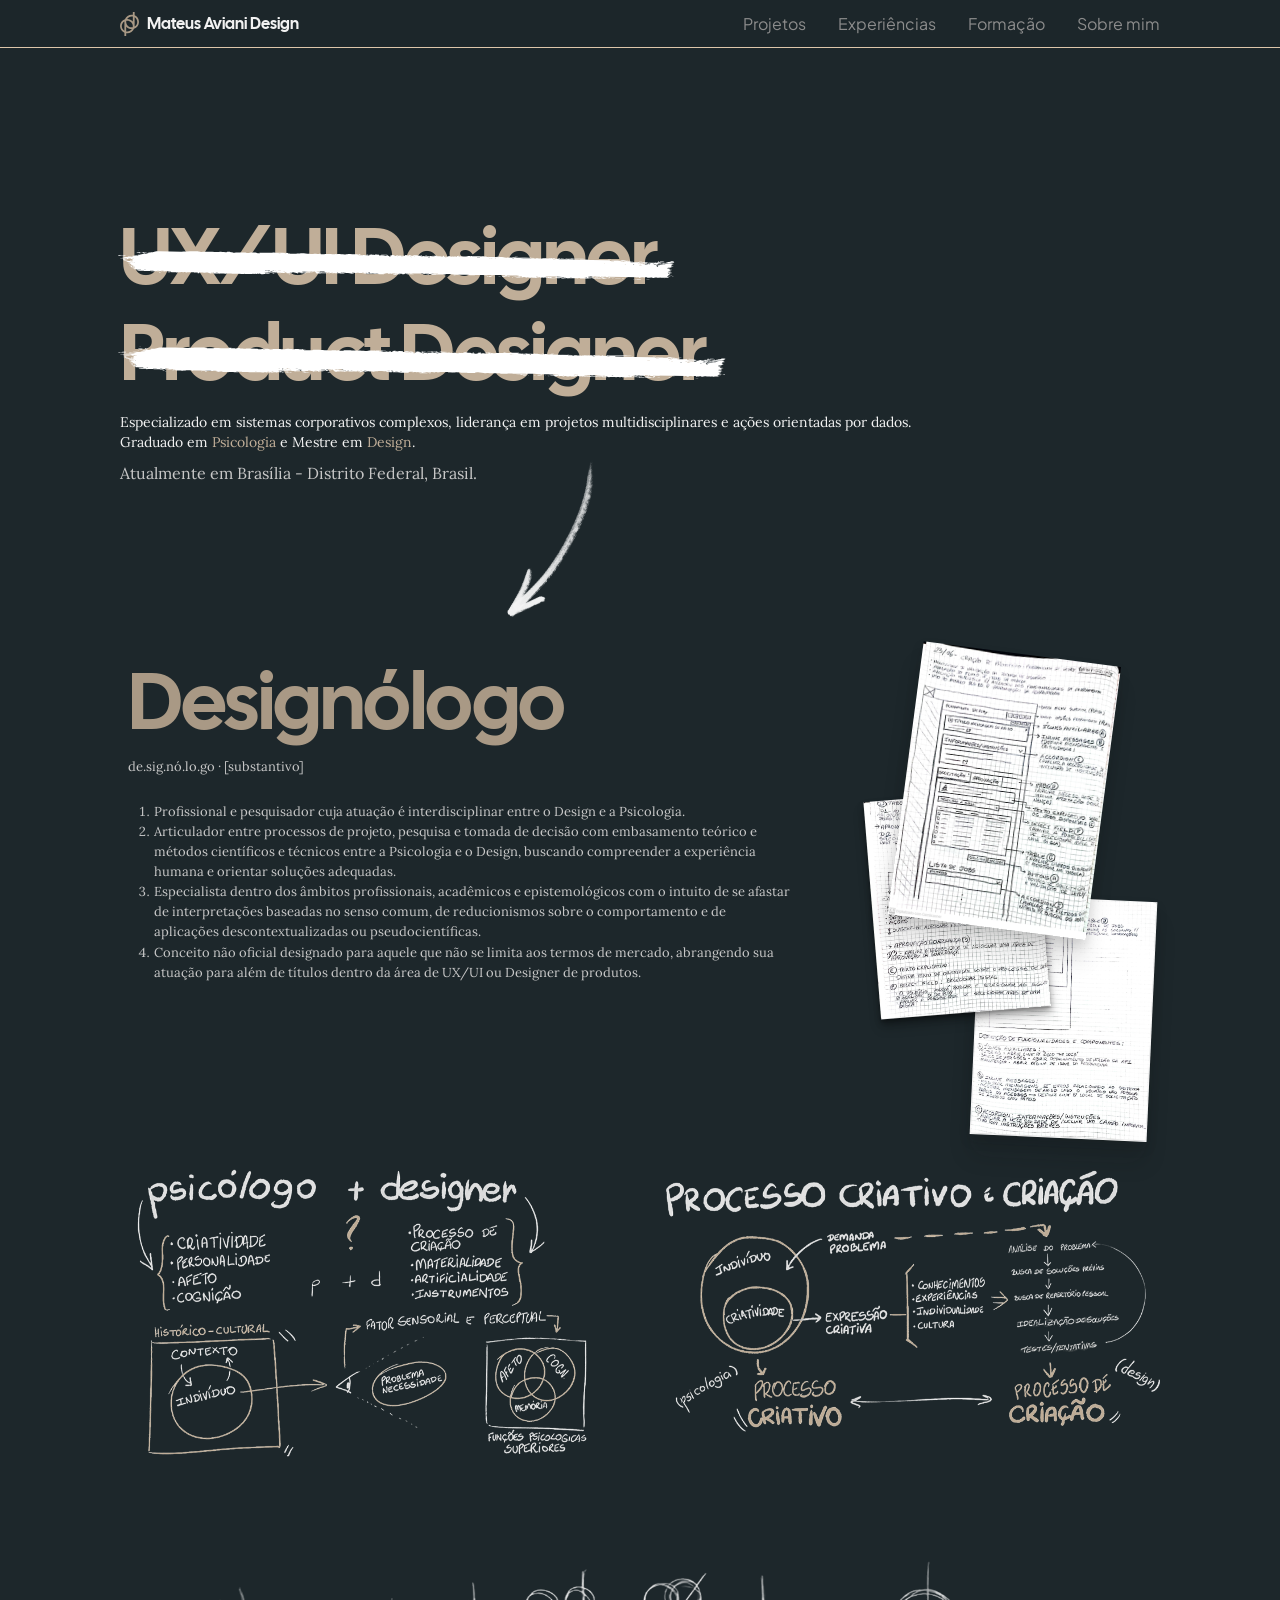
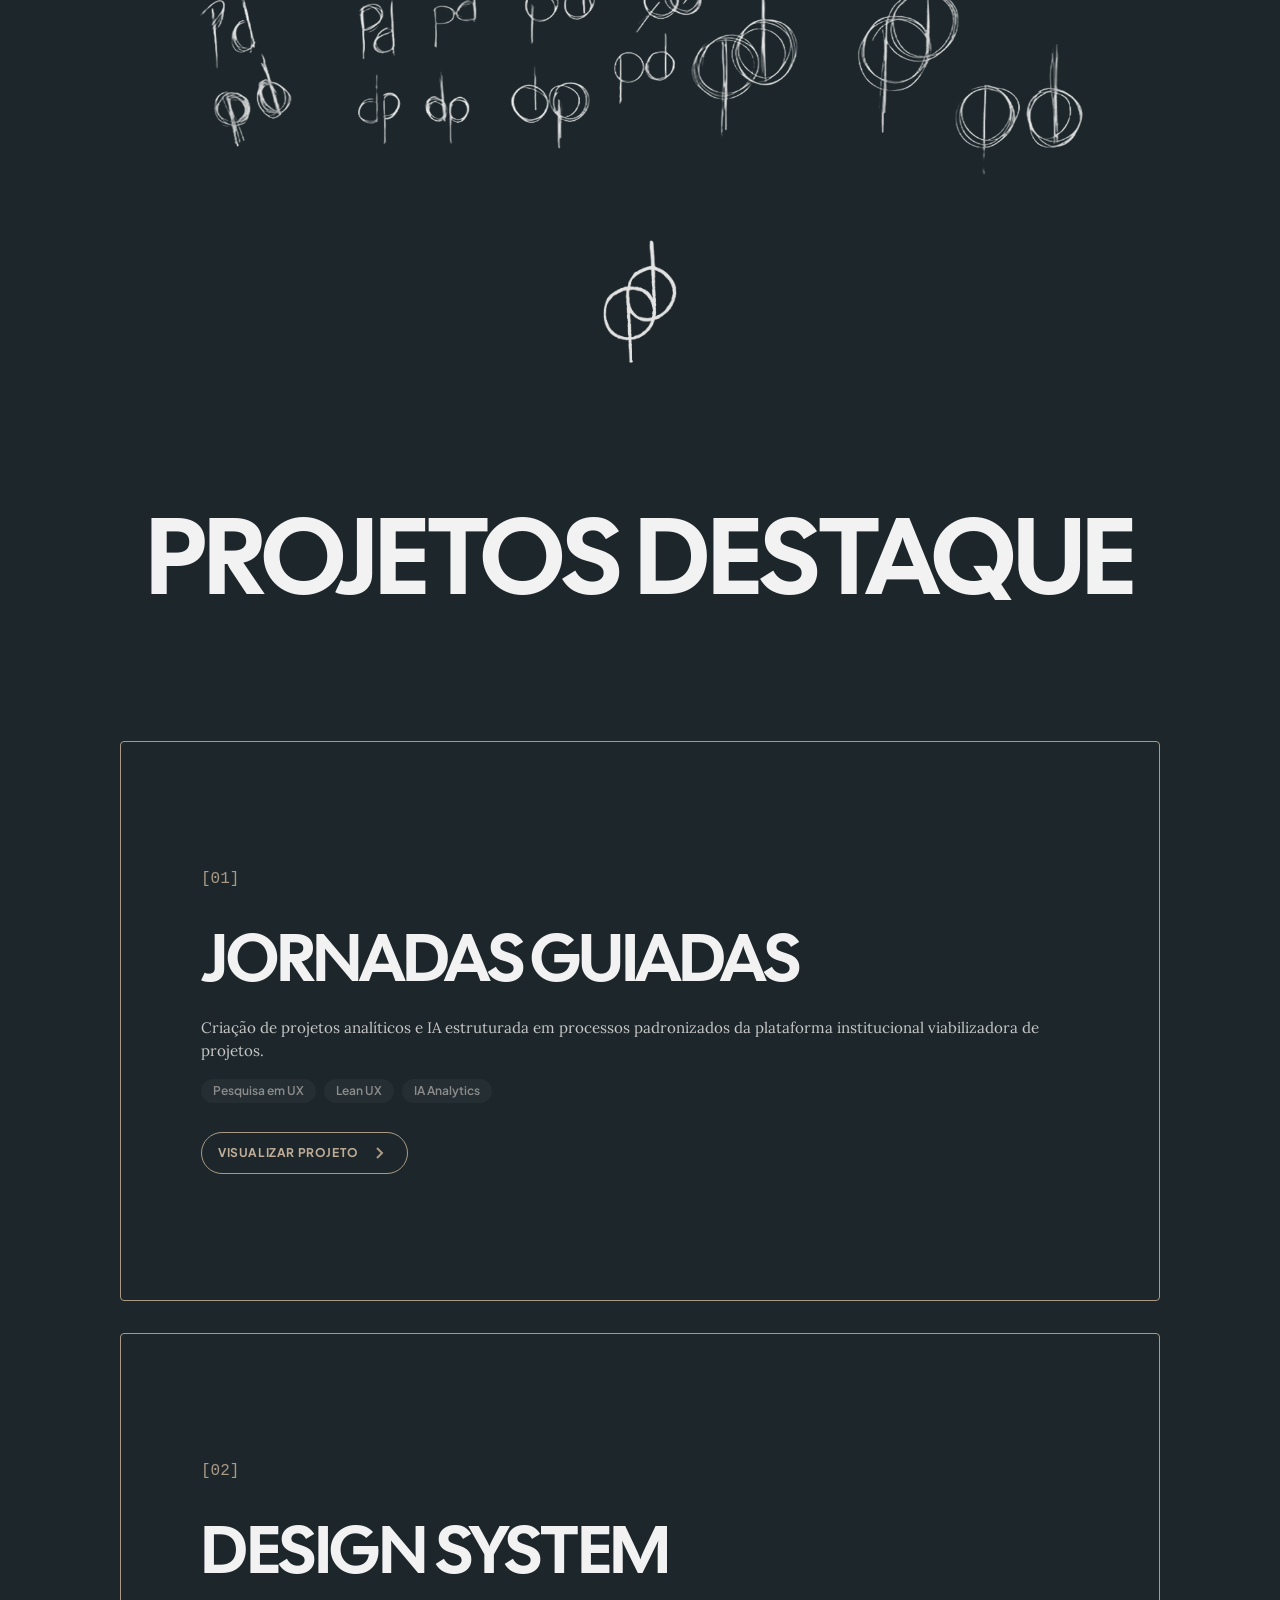
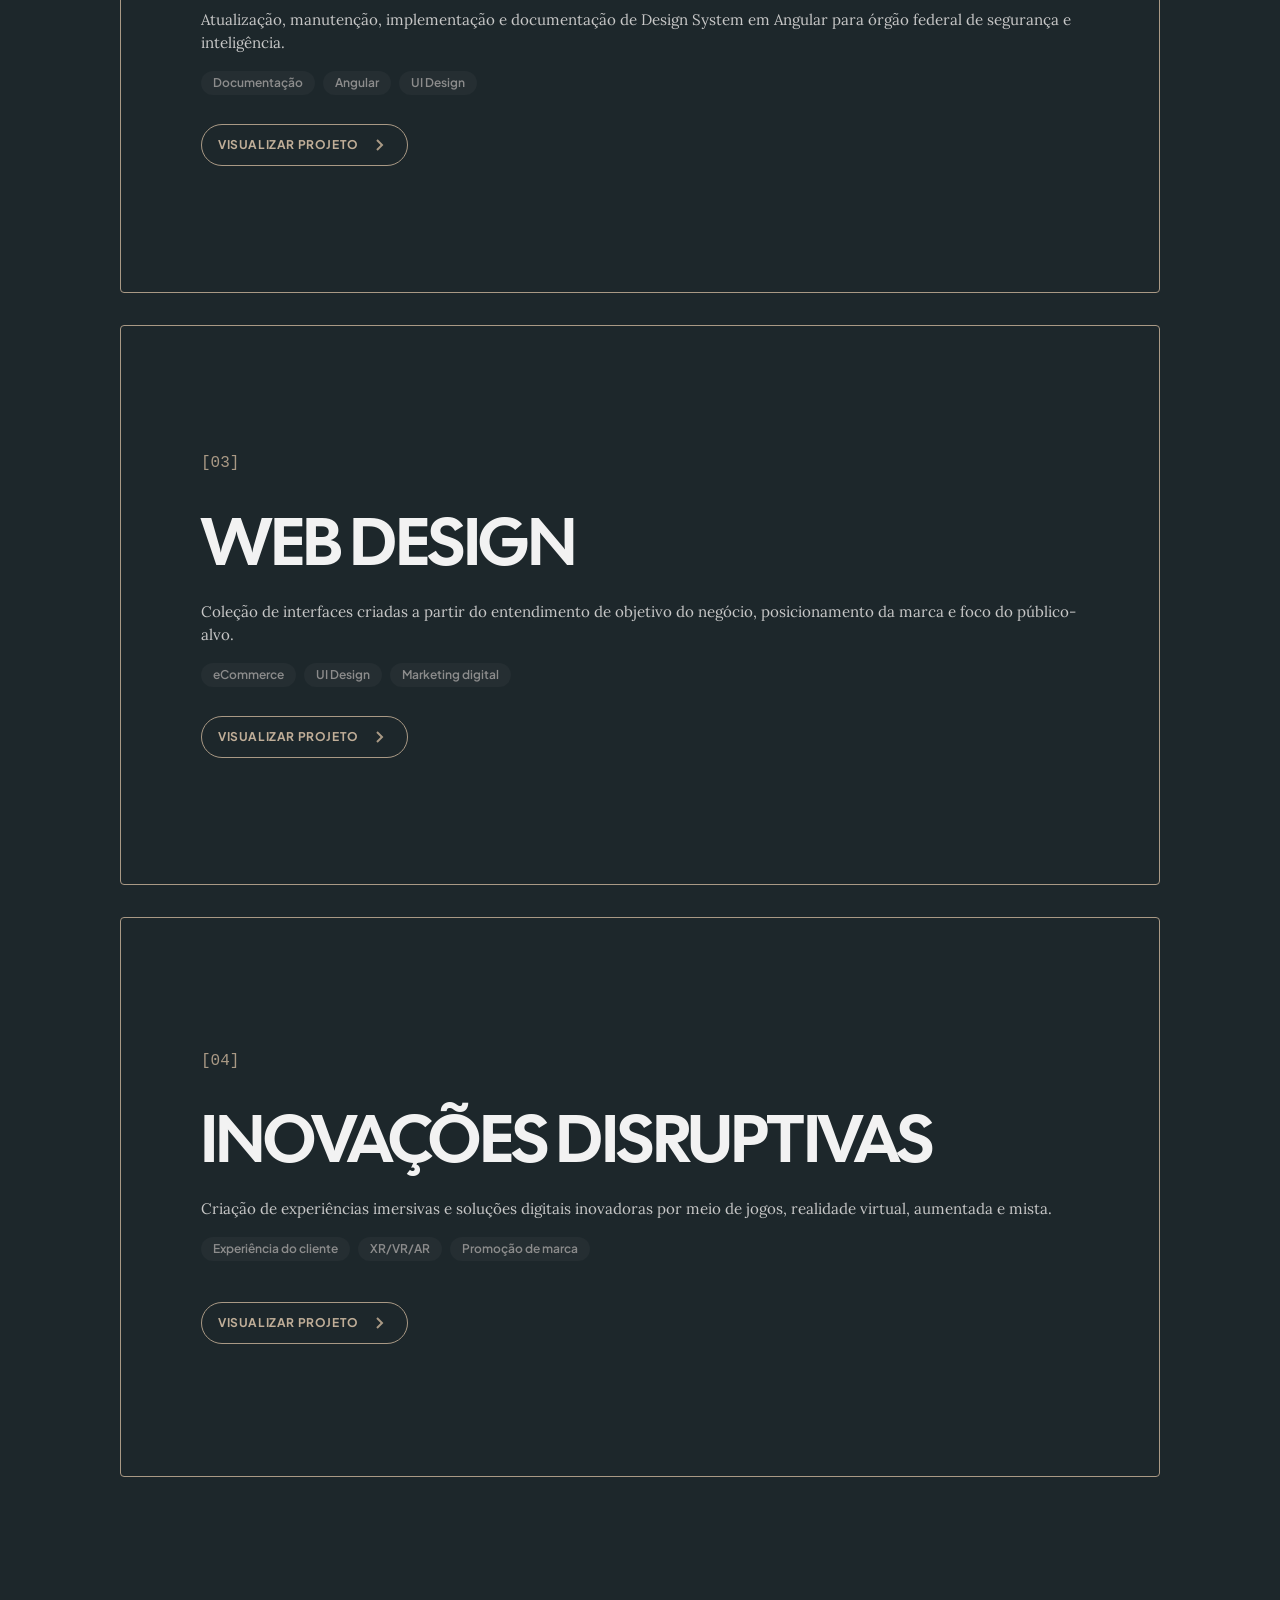
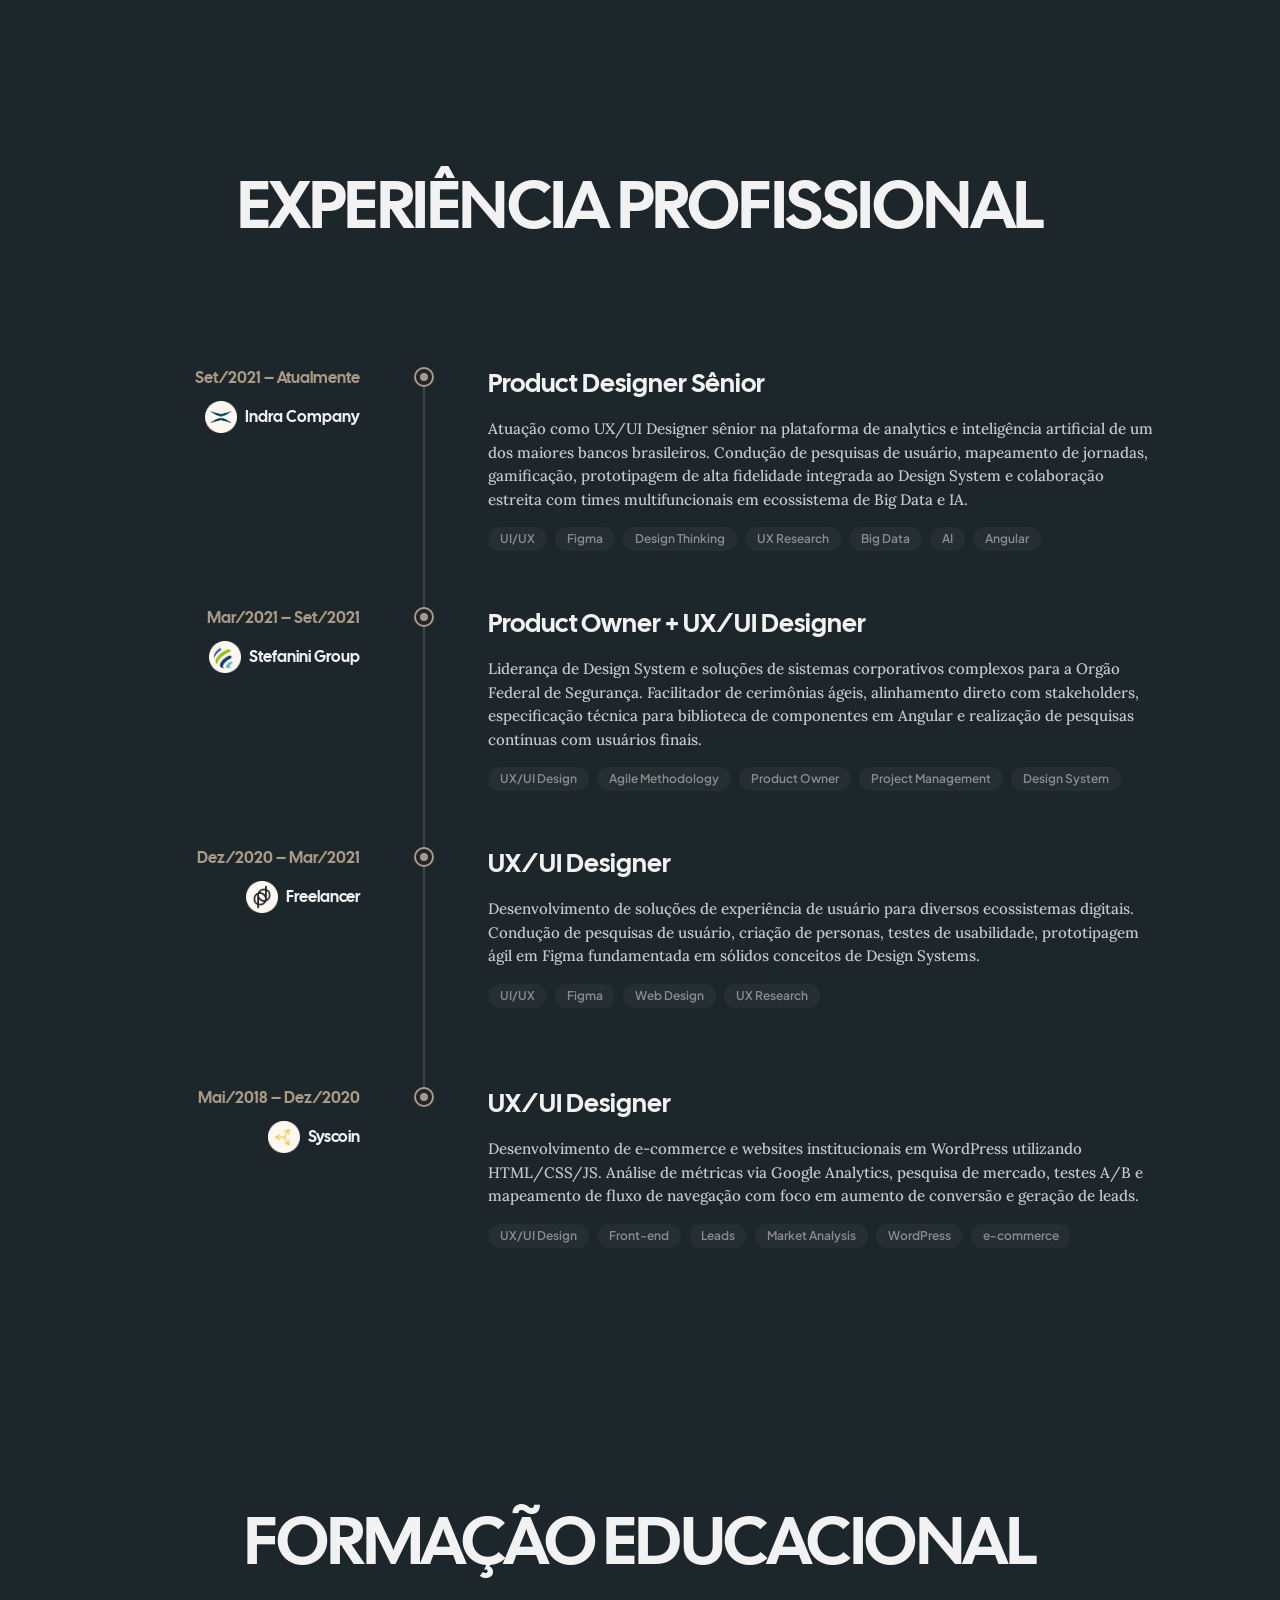
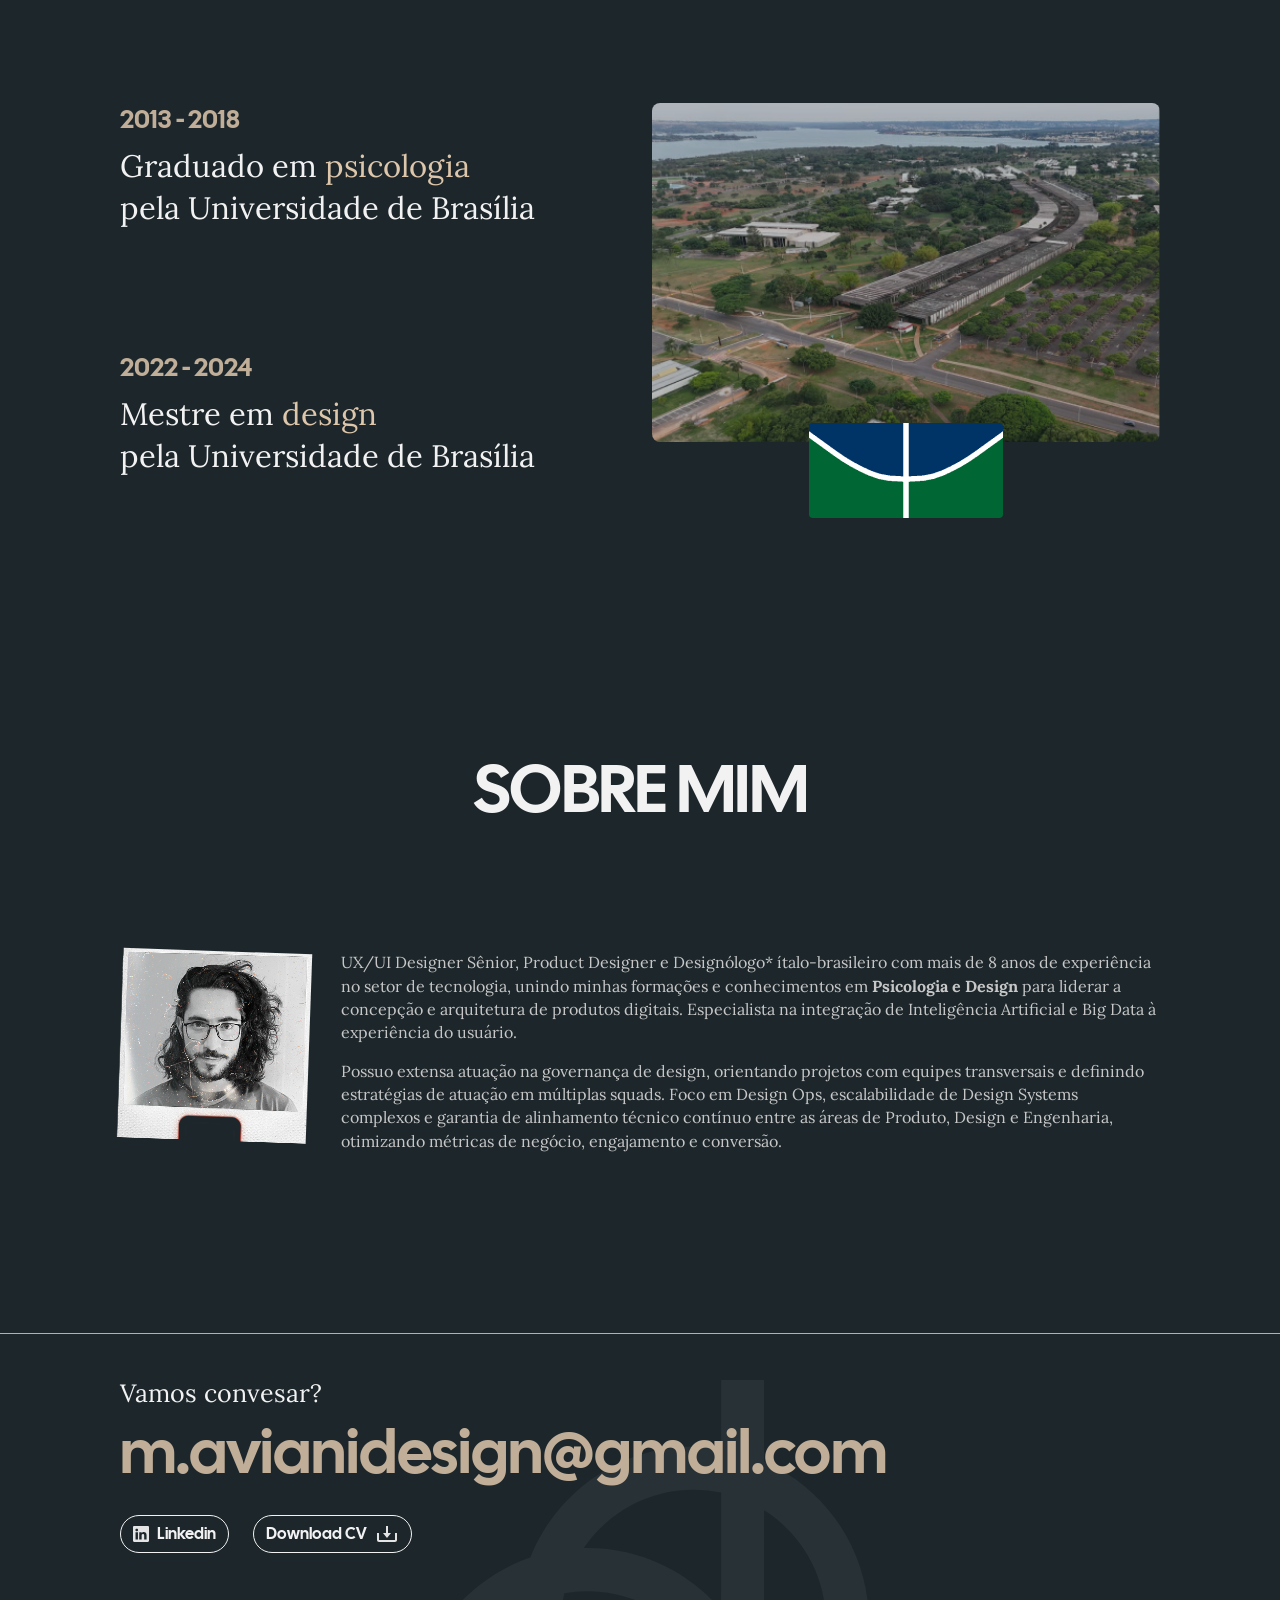
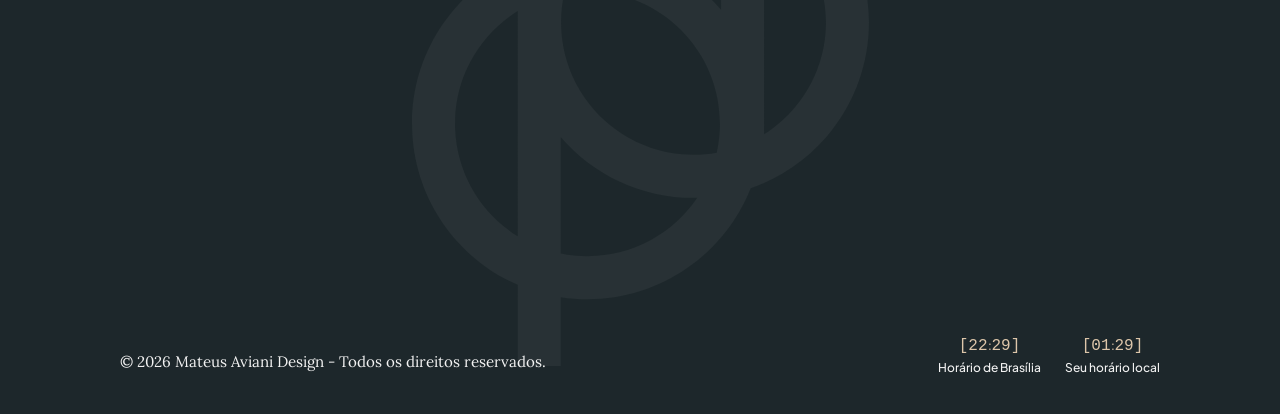
==== index.html @ c931e756 "Publica primeira versão do portfólio" ====
<!doctype html>
<html lang="pt-BR">

<head>
  <meta charset="utf-8">
  <meta name="viewport" content="width=device-width, initial-scale=1">
  <meta name="description" content="Portfólio de Mateus Aviani, UX/UI e Product Designer.">
  <title>Mateus Aviani Design</title>
  <link rel="icon" href="assets/icons/logo_black.svg" type="image/svg+xml" media="(prefers-color-scheme: light)">
  <link rel="icon" href="assets/icons/logo_white.svg" type="image/svg+xml" media="(prefers-color-scheme: dark)">
  <link rel="stylesheet" href="css/tokens.css">
  <link rel="stylesheet" href="css/base.css">
  <link rel="stylesheet" href="css/layout.css">
  <link rel="stylesheet" href="css/components.css">
  <link rel="stylesheet" href="css/index.css">
  <link
    href="https://fonts.googleapis.com/css2?family=Cal+Sans&family=Lora:ital,wght@0,400..700;1,400..700&family=Plus+Jakarta+Sans:ital,wght@0,200..800;1,200..800&display=swap"
    rel="stylesheet">
</head>

<body>
  <header class="site-header">
    <div class="container header-inner"><a class="brand" href="#inicio"><img src="assets/icons/logo-mateus-aviani.svg"
          width="19" height="24" alt="">Mateus Aviani Design</a><button class="menu-toggle" type="button"
        aria-expanded="false" aria-controls="site-nav">Menu</button>
      <nav id="site-nav" class="site-nav" aria-label="Navegação principal"><a href="#projetos">Projetos</a><a
          href="#experiencias">Experiências</a><a href="#formacao">Formação</a><a href="#sobre">Sobre mim</a></nav>
    </div>
  </header>
  <main>
    <section id="inicio" class="home-hero" aria-labelledby="home-title">
      <div class="container home-hero__layout">
        <div class="home-hero__intro">
          <h1 id="home-title" class="home-hero__title"><span class="home-hero__title-line">UX/UI<span class="home-hero__mobile-break"><br></span> Designer<img class="home-hero__scratch" src="assets/images/desktop-1366px/line-title.svg" width="828" height="45" alt="" aria-hidden="true" data-home-scratch></span><br><span class="home-hero__title-line">Product<span class="home-hero__mobile-break"><br></span> Designer<img class="home-hero__scratch" src="assets/images/desktop-1366px/line-title.svg" width="828" height="45" alt="" aria-hidden="true" data-home-scratch></span></h1>
          <div class="home-hero__copy">
            <p>Especializado em sistemas corporativos complexos, liderança em projetos multidisciplinares e ações
              orientadas por dados.<br>Graduado em <span>Psicologia</span> e Mestre em <span>Design</span>.</p>
            <p>Atualmente em Brasília - Distrito Federal, Brasil.</p>
          </div>
        </div>
        <img class="home-hero__arrow" src="assets/images/home-initial-sections-3942-881/arrow-035.png" width="244"
          height="43" alt="" aria-hidden="true" data-home-arrow>
      </div>
    </section>
    <section class="home-designologist section" aria-labelledby="designologist-title">
      <div class="container">
        <div class="home-designologist__definition">
          <div class="home-designologist__copy">
            <h2 id="designologist-title">Designólogo</h2>
            <p class="home-designologist__pronunciation">de.sig.nó.lo.go &middot; [substantivo]</p>
            <ol>
              <li>Profissional e pesquisador cuja atuação é interdisciplinar entre o Design e a Psicologia.</li>
              <li>Articulador entre processos de projeto, pesquisa e tomada de decisão com embasamento teórico e métodos científicos e técnicos entre a Psicologia e o Design, buscando compreender a experiência humana e orientar soluções adequadas.</li>
              <li>Especialista dentro dos âmbitos profissionais, acadêmicos e epistemológicos com o intuito de se afastar de interpretações baseadas no senso comum, de reducionismos sobre o comportamento e de aplicações descontextualizadas ou pseudocientíficas.</li>
              <li>Conceito não oficial designado para aquele que não se limita aos termos de mercado, abrangendo sua atuação para além de títulos dentro da área de UX/UI ou Designer de produtos.</li>
            </ol>
          </div>
          <div class="home-designologist__sketches" aria-hidden="true">
            <img class="home-designologist__sketch home-designologist__sketch--back"
              src="assets/images/desktop-1366px/CamScanner 06-24-2022 10.51_2 1.jpg" width="177" height="241" alt=""
              loading="lazy">
            <img class="home-designologist__sketch home-designologist__sketch--middle"
              src="assets/images/desktop-1366px/CamScanner 06-24-2022 10.51_3 1.jpg" width="170" height="218" alt=""
              loading="lazy">
            <img class="home-designologist__sketch home-designologist__sketch--front"
              src="assets/images/home-initial-sections-3942-881/camscanner-design-sketch-01.png" width="199" height="261"
              alt="" loading="lazy">
          </div>
        </div>
        <div class="home-designologist__diagrams" aria-hidden="true">
          <img src="assets/images/desktop-1366px/Project Image 2.png" width="482" height="314" alt="" loading="lazy">
          <img src="assets/images/desktop-1366px/Project Image 3.png" width="505" height="270" alt="" loading="lazy">
        </div>
        <img class="home-designologist__ideas" src="assets/images/desktop-1366px/logo ideias 1.png" width="887" height="220"
          alt="" loading="lazy">
        <img class="home-designologist__mark" src="assets/images/desktop-1366px/logo rascunnho 1.png" width="74" height="123"
          alt="" loading="lazy">
      </div>
    </section>
    <section id="projetos" class="projects section">
      <div class="container">
        <h2 class="display-title">PROJETOS DESTAQUE</h2>
        <div class="project-list">
          <article class="project-card project-card--jornadas">
            <div class="project-content"><span class="index">[01]</span>
              <h3>JORNADAS GUIADAS</h3>
              <p>Criação de projetos analíticos e IA estruturada em processos padronizados da plataforma institucional
                viabilizadora de projetos.</p>
              <div class="tag-list"><span class="tag">Pesquisa em UX</span><span class="tag">Lean UX</span><span
                  class="tag">IA Analytics</span></div>
            </div>
            <div class="project-content">
              <a class="project-button" href="projetos/jornadas-guiadas.html">Visualizar projeto <svg
                  class="project-button__icon" width="24" height="24" viewBox="0 0 24 24" fill="none" aria-hidden="true"
                  focusable="false">
                  <path d="M10.707 17.707L16.414 12L10.707 6.293L9.293 7.707L13.586 12L9.293 16.293L10.707 17.707Z"
                    fill="currentColor"></path>
                </svg></a>
            </div>
          </article>
          <article class="project-card project-card--design-system">
            <div class="project-content"><span class="index">[02]</span>
              <h3>DESIGN SYSTEM</h3>
              <p>Atualização, manutenção, implementação e documentação de Design System em Angular para órgão federal de
                segurança e inteligência.</p>
              <div class="tag-list"><span class="tag">Documentação</span><span class="tag">Angular</span><span
                  class="tag">UI Design</span></div>
            </div>
            <div class="project-preview">
              <a class="project-button" href="projetos/design-system.html">Visualizar projeto <svg
                  class="project-button__icon" width="24" height="24" viewBox="0 0 24 24" fill="none" aria-hidden="true"
                  focusable="false">
                  <path d="M10.707 17.707L16.414 12L10.707 6.293L9.293 7.707L13.586 12L9.293 16.293L10.707 17.707Z"
                    fill="currentColor"></path>
                </svg></a>
            </div>
          </article>
          <article class="project-card project-card--web-design">
            <div class="project-content"><span class="index">[03]</span>
              <h3>WEB DESIGN</h3>
              <p>Coleção de interfaces criadas a partir do entendimento de objetivo do negócio, posicionamento da marca
                e foco do público-alvo.</p>
              <div class="tag-list"><span class="tag">eCommerce</span><span class="tag">UI Design</span><span
                  class="tag">Marketing digital</span></div>
            </div>
            <div class="project-preview">
              <a class="project-button" href="projetos/web-design.html">Visualizar projeto
                <svg class="project-button__icon" width="24" height="24" viewBox="0 0 24 24" fill="none"
                  aria-hidden="true" focusable="false">
                  <path d="M10.707 17.707L16.414 12L10.707 6.293L9.293 7.707L13.586 12L9.293 16.293L10.707 17.707Z"
                    fill="currentColor"></path>
                </svg>
              </a>
            </div>
          </article>
          <article class="project-card project-card--inovacoes">
            <div class="project-content"><span class="index">[04]</span>
              <h3>INOVAÇÕES DISRUPTIVAS</h3>
              <p>Criação de experiências imersivas e soluções digitais inovadoras por meio de jogos, realidade virtual,
                aumentada e mista.</p>
              <div class="tag-list"><span class="tag">Experiência do cliente</span><span
                  class="tag">XR/VR/AR</span><span class="tag">Promoção de marca</span></div>
            </div>
            <div class="project-preview">
              <a class="project-button" href="projetos/inovacoes-disruptivas.html">Visualizar projeto <svg
                  class="project-button__icon" width="24" height="24" viewBox="0 0 24 24" fill="none" aria-hidden="true"
                  focusable="false">
                  <path d="M10.707 17.707L16.414 12L10.707 6.293L9.293 7.707L13.586 12L9.293 16.293L10.707 17.707Z"
                    fill="currentColor"></path>
                </svg></a>
            </div>
          </article>
        </div>
      </div>
    </section>
    <section id="experiencias" class="experience section">
      <div class="container">
        <h2 class="section-title">EXPERIÊNCIA PROFISSIONAL</h2>
        <div class="timeline">
          <article class="timeline-item">
            <div class="timeline-meta">
              <p>Set/2021 – Atualmente</p><strong><img src="assets/images/desktop-1366px/experience-indra.png"
                  width="1200" height="675" alt="">Indra Company</strong>
            </div><span class="timeline-dot"><img src="assets/icons/timeline-dot.svg" width="20" height="20"
                alt=""></span>
            <div class="timeline-content">
              <h3>Product Designer Sênior</h3>
              <p>Atuação como UX/UI Designer sênior na plataforma de analytics e inteligência artificial de um dos
                maiores bancos brasileiros. Condução de pesquisas de usuário, mapeamento de jornadas, gamificação,
                prototipagem de alta fidelidade integrada ao Design System e colaboração estreita com times
                multifuncionais em ecossistema de Big Data e IA.</p>
              <div class="tag-list"><span class="tag">UI/UX</span><span class="tag">Figma</span><span class="tag">Design
                  Thinking</span><span class="tag">UX Research</span><span class="tag">Big Data</span><span
                  class="tag">AI</span><span class="tag">Angular</span></div>
            </div>
          </article>
          <article class="timeline-item">
            <div class="timeline-meta">
              <p>Mar/2021 – Set/2021</p><strong><img src="assets/images/desktop-1366px/experience-stefanini.png"
                  width="225" height="225" alt="">Stefanini Group</strong>
            </div><span class="timeline-dot"><img src="assets/icons/timeline-dot.svg" width="20" height="20"
                alt=""></span>
            <div class="timeline-content">
              <h3>Product Owner + UX/UI Designer</h3>
              <p>Liderança de Design System e soluções de sistemas corporativos complexos para a Orgão Federal de
                Segurança. Facilitador de cerimônias ágeis, alinhamento direto com stakeholders, especificação técnica
                para biblioteca de componentes em Angular e realização de pesquisas contínuas com usuários finais.</p>
              <div class="tag-list"><span class="tag">UX/UI Design</span><span class="tag">Agile Methodology</span><span
                  class="tag">Product Owner</span><span class="tag">Project Management</span><span class="tag">Design
                  System</span></div>
            </div>
          </article>
          <article class="timeline-item">
            <div class="timeline-meta">
              <p>Dez/2020 – Mar/2021</p><strong><img src="assets/images/desktop-1366px/experience-freelancer.png"
                  width="225" height="225" alt="">Freelancer</strong>
            </div><span class="timeline-dot"><img src="assets/icons/timeline-dot.svg" width="20" height="20"
                alt=""></span>
            <div class="timeline-content">
              <h3>UX/UI Designer</h3>
              <p>Desenvolvimento de soluções de experiência de usuário para diversos ecossistemas digitais. Condução de
                pesquisas de usuário, criação de personas, testes de usabilidade, prototipagem ágil em Figma
                fundamentada em sólidos conceitos de Design Systems.</p>
              <div class="tag-list"><span class="tag">UI/UX</span><span class="tag">Figma</span><span class="tag">Web
                  Design</span><span class="tag">UX Research</span></div>
            </div>
          </article>
          <article class="timeline-item">
            <div class="timeline-meta">
              <p>Mai/2018 – Dez/2020</p><strong><img src="assets/images/desktop-1366px/experience-syscoin.png"
                  width="716" height="185" alt="">Syscoin</strong>
            </div><span class="timeline-dot last"><img src="assets/icons/timeline-dot.svg" width="20" height="20"
                alt=""></span>
            <div class="timeline-content">
              <h3>UX/UI Designer</h3>
              <p>Desenvolvimento de e-commerce e websites institucionais em WordPress utilizando HTML/CSS/JS. Análise de
                métricas via Google Analytics, pesquisa de mercado, testes A/B e mapeamento de fluxo de navegação com
                foco em aumento de conversão e geração de leads.</p>
              <div class="tag-list"><span class="tag">UX/UI Design</span><span class="tag">Front-end</span><span
                  class="tag">Leads</span><span class="tag">Market Analysis</span><span
                  class="tag">WordPress</span><span class="tag">e-commerce</span></div>
            </div>
          </article>
        </div>
      </div>
    </section>
    <section id="formacao" class="education section">
      <div class="container">
        <h2 class="section-title">FORMAÇÃO EDUCACIONAL</h2>
        <div class="education-grid">
          <div class="education-list">
            <article>
              <p>2013 - 2018</p>
              <h3>Graduado em <em>psicologia</em><br>pela Universidade de Brasília</h3>
            </article>
            <article>
              <p>2022 - 2024</p>
              <h3>Mestre em <em>design</em><br>pela Universidade de Brasília</h3>
            </article>
          </div>
          <div class="education-visual"><img src="assets/images/desktop-1366px/education-unb.png" width="485"
              height="339" alt="Vista aérea urbana de Brasília" loading="lazy"><img
              src="assets/images/desktop-1366px/education-unb-logo.png" width="208" height="95"
              alt="Logo da Universidade de Brasília" loading="lazy"></div>
        </div>
      </div>
    </section>
    <section id="sobre" class="about section">
      <div class="container">
        <h2 class="section-title">SOBRE MIM</h2>
        <div class="about-content">
          <div class="about-visual"><img class="about-composition"
              src="assets/images/desktop-1366px/about-composition.png" width="359" height="344"
              alt="Retrato de Mateus Aviani com composição gráfica decorativa" loading="lazy"></div>
          <div>
            <p>UX/UI Designer Sênior, Product Designer e Designólogo* ítalo-brasileiro com mais de 8 anos de experiência
              no setor de tecnologia, unindo minhas formações e conhecimentos em <strong>Psicologia e Design</strong>
              para liderar a concepção e arquitetura de produtos digitais. Especialista na integração de Inteligência
              Artificial e Big Data à experiência do usuário.</p>
            <p>Possuo extensa atuação na governança de design, orientando projetos com equipes transversais e definindo
              estratégias de atuação em múltiplas squads. Foco em Design Ops, escalabilidade de Design Systems complexos
              e garantia de alinhamento técnico contínuo entre as áreas de Produto, Design e Engenharia, otimizando
              métricas de negócio, engajamento e conversão.</p>
          </div>
        </div>
      </div>
    </section>
  </main>
  <footer class="contact">
    <div class="contact-pattern"></div>
    <div class="container">
      <div class="contact-main">
        <p>Vamos convesar?</p><a href="mailto:m.avianidesign@gmail.com">m.avianidesign@gmail.com</a>
        <div class="contact-links"><a href="#linkedin"><img src="assets/icons/linkedin.svg" alt="">Linkedin</a><a
            href="#download">Download CV <img src="assets/icons/download.svg" alt=""></a></div>
      </div>
      <div class="footer-row">
        <p>© 2026 Mateus Aviani Design - Todos os direitos reservados.</p>
        <div class="time-info">
          <div><b data-brasilia-time>[--:--]</b><span>Horário de Brasília</span></div>
          <div><b data-local-time>[--:--]</b><span>Seu horário local</span></div>
        </div>
      </div>
    </div>
  </footer>
  <script src="js/main.js"></script>
</body>

</html>
---- css/tokens.css ----
:root {
  --color-background: #1d272b;
  --color-surface: #252e32;
  --color-surface-float: #1e2a2b;
  --color-surface-inverse: #f2f2f2;
  --color-text: #f2f2f2;
  --color-text-secondary: #c0ae98;
  --color-text-soft: #c7c7c7;
  --color-text-muted: #8c8c8c;
  --color-accent: #a99985;
  --color-border: #ddc6aa;
  --color-border-subtle: #4e575a;
  --color-border-insight: #3d4a4f;
  --color-warning: #d17a22;
  --color-warning-surface: #36210a;
  --color-on-warning: #fff;
  --color-on-inverse: #000;
  --color-surface-glass: rgb(37 46 50 / .86);
  --font-display: "Cal Sans", sans-serif;
  --font-body: Lora, Georgia, serif;
  --font-interface: "Plus Jakarta Sans", Arial, sans-serif;
  --font-mono: "IBM Plex Mono", Consolas, monospace;
  --text-xs: clamp(0.6875rem, 0.66rem + 0.1vw, 0.75rem);
  --text-sm: clamp(0.75rem, 0.71rem + 0.12vw, 0.8125rem);
  --text-body: clamp(0.875rem, 0.82rem + 0.16vw, 1rem);
  --text-label: 0.75rem;
  --text-notice-title: 1rem;
  --text-notice-copy: 0.8125rem;
  --text-lg: clamp(1.25rem, 1.08rem + 0.55vw, 1.5625rem);
  --text-heading-sm: clamp(2.625rem, 2rem + 1.8vw, 4.25rem);
  --text-heading-lg: clamp(4rem, 3rem + 3.1vw, 6.8125rem);
  --text-case-title: clamp(2.75rem, 13vw, 4.25rem);
  --text-case-subtitle: clamp(1.75rem, 8vw, 2.625rem);
  --leading-tight: 1.2;
  --leading-body: 1.55;
  --leading-ui: 1.35;
  --tracking-tight: -0.09375rem;
  --tracking-label: 0.075rem;
  --weight-regular: 400;
  --weight-medium: 500;
  --weight-semibold: 600;
  --weight-bold: 700;
  --space-1: 0.25rem;
  --space-2: 0.5rem;
  --space-3: 0.75rem;
  --space-4: 1rem;
  --space-6: 1.5rem;
  --space-8: 2rem;
  --space-10: 2.5rem;
  --space-12: 3rem;
  --space-16: 4rem;
  --space-20: 5rem;
  --space-32: 8rem;
  --content-max-width: 70.375rem;
  --gutter: clamp(1.5rem, 5vw, 7.5rem);
  --section-space: clamp(5rem, 8vw, 10rem);
  --radius-sm: 0.25rem;
  --radius-md: 0.5rem;
  --radius-lg: 1rem;
  --radius-pill: 999px;
  --border-thin: 1px solid var(--color-border);
  --shadow-card: 0 0.5rem 1.5rem -0.25rem rgb(0 0 0 / 0.21);
  --shadow-200: 0 0.375rem 0.75rem rgb(20 20 20 / 0.13), 0 1.375rem 1.375rem rgb(20 20 20 / 0.12);
  --shadow-floating: 0 0.125rem 0.125rem rgb(0 0 0 / .13), 0 0.25rem 0.375rem rgb(0 0 0 / .29), 0 0.5rem 0.75rem rgb(0 0 0 / .21);
  --duration-fast: 180ms;
  --breakpoint-tablet: 48rem;
  --breakpoint-desktop: 64rem;
}
---- css/base.css ----
*,
*::before,
*::after {
    box-sizing: border-box;
}

html {
    scroll-behavior: smooth;
    background: var(--color-background);
}

body {
    margin: 0;
    background: var(--color-background);
    color: var(--color-text);
    font-family: var(--font-body);
    font-size: var(--text-body);
    line-height: var(--leading-body);
}

.case-study {
    overflow-x: hidden;
}

h1,
h2,
h3,
h4,
p {
    margin: 0;
}

h1,
h2,
h3,
h4 {
    font-family: var(--font-display);
    font-weight: var(--weight-regular);
    line-height: var(--leading-tight);
}

a {
    color: inherit;
    text-decoration-thickness: 0.08em;
    text-underline-offset: 0.2em;
}

button,
input,
textarea,
select {
    font: inherit;
}

img,
svg {
    display: block;
    max-width: 100%;
}

img {
    height: auto;
}

:focus-visible {
    outline: 2px solid var(--color-text-secondary);
    outline-offset: 3px;
}

@media (prefers-reduced-motion: reduce) {
    html {
        scroll-behavior: auto;
    }

    *,
    *::before,
    *::after {
        animation-duration: 0.01ms !important;
        animation-iteration-count: 1 !important;
        transition-duration: 0.01ms !important;
    }
}
---- css/layout.css ----
.container {
    width: min(100% - 240px, 1126px);
    margin-inline: auto
}

.section {
    padding-block: 48px;
}

.project-content,
.timeline-content>p,
.about-content p {
    color: var(--color-text-soft)
}

.projects {
    padding-top: 0
}

.display-title,
.section-title {
    text-align: center;
    color: var(--color-text);
    font-size: 68px;
    letter-spacing: -1.5px;
    line-height: 85px
}

.display-title {
    margin-bottom: 120px;
    font-size: 109px;
    letter-spacing: -2px;
    line-height: 1.2
}

.project-list {
    display: grid;
    gap: 32px
}

.project-card {
    min-height: 560px;
    padding: 124px 80px;
    border: 1px solid var(--color-accent);
    border-radius: 4px;
    display: flex;
    flex-wrap: wrap;
    gap: 24px;
    align-items: center
}

.project-content h3{
    color: var(--color-text)
}

.index{
    font: 16px/1.35 var(--font-mono);
    color: var(--color-accent);
}
.timeline-meta p {
    color: var(--color-accent);
    font: 16px/1.35 var(--font-display)
}

.project-card h3 {
    margin-top: 8px;
    font-size: 68px;
    line-height: 85px;
    letter-spacing: -1.5px
}

.project-content {
    display: grid;
    gap: 16px
}

.tag-list {
    display: flex;
    flex-wrap: wrap;
    gap: 8px
}

.project-card .tag-list {
    grid-column: 1
}

.experience {
    padding-top: 237px
}

.experience .section-title,
.education .section-title,
.about .section-title {
    margin-bottom: 120px
}

.timeline {
    display: grid
}

.timeline-item {
    min-height: 240px;
    display: grid;
    grid-template-columns: 240px 32px minmax(0, 1fr);
    column-gap: 48px
}

.timeline-meta {
    text-align: right
}

.timeline-meta strong {
    display: flex;
    align-items: center;
    justify-content: end;
    gap: 8px;
    margin-top: 12px;
    font: 16px/1.35 var(--font-display)
}

.timeline-meta strong img {
    width: 32px;
    height: 32px;
    object-fit: contain
}

.timeline-dot {
    align-self: stretch;
    position: relative;
    width: 20px;
    margin-left: 6px
}

.timeline-dot img {
    display: block;
    width: 20px;
    height: 20px
}

.timeline-dot:after {
    content: "";
    position: absolute;
    top: 18px;
    bottom: 0;
    left: 9px;
    width: 2px;
    background: rgb(169 153 133/.25)
}

.timeline-dot.last:after {
    display: none
}

.timeline-content {
    padding-bottom: 40px
}

.timeline-content h3 {
    font-size: 26px;
    line-height: 1.3
}

.timeline-content>p {
    margin-block: 16px;
    font-weight: 500
}

.education {
    padding-top: 123px
}

.education-grid {
    display: grid;
    grid-template-columns: 1fr 1fr;
    gap: 24px
}

.education-list {
    display: grid;
    gap: 80px
}

.education-list p {
    color: var(--color-text-secondary);
    font: 26px/1.3 var(--font-display)
}

.education-list h3 {
    margin-top: 8px;
    font: 300 31px/1.35 var(--font-body)
}

.education-list em {
    color: var(--color-border);
    font-style: normal
}

.education-visual {
    position: relative;
    height: 415px;
    overflow: hidden
}

.education-visual img:first-child {
    width: 100%;
    height: 339px;
    object-fit: cover;
    border-radius: 8px;
}

.education-visual img:last-child {
    position: absolute;
    bottom: 0;
    left: 31%;
    width: 38%;
    height: 95px;
    object-fit: cover;
    border-radius: 4px
}

.about {
    padding-block: 180px
}

.about .container {
    position: relative
}



.about .section-title,
.about-content {
    position: relative;
    z-index: 1
}

.about-content {
    display: flex;
    grid-template-columns: 335px 1fr;
    gap: 32px;
    align-items: start;
    
}

.about-visual {
    position: relative;
    width: 640px;
    height: auto;
}

.about-composition {
    width: 100%;
    height: auto;
    rotate: 2deg;
}


.about-content p {
    font-size: 16px;
    line-height: 1.45
}

.about-content p+p {
    margin-top: 16px
}

@media(max-width:900px) {
    .container {
        width: min(100% - 48px, 1126px)
    }

    .display-title {
        font-size: clamp(52px, 9vw, 80px)
    }

    .project-card {
        min-height: 0;
        padding: 64px 40px
    }

    .project-card h3 {
        font-size: 52px;
        line-height: 1.05
    }

    .timeline-item {
        grid-template-columns: 170px 32px 1fr;
        gap: 24px
    }

    .about-content {
        grid-template-columns: 260px 1fr
    }

    .about-visual {
        width: 260px;
        height: auto
    }
}

@media(max-width:640px) {
    .section {
        padding-block: 72px
    }

    .display-title,
    .section-title {
        font-size: 40px;
        line-height: 1.1
    }

    .display-title {
        margin-bottom: 56px
    }

    .project-card {
        display: block;
        padding: 48px 24px
    }

    .project-content {
        margin: 28px 0
    }

    .project-card h3 {
        font-size: 44px
    }

    .experience {
        padding-top: 96px
    }

    .experience .section-title,
    .education .section-title,
    .about .section-title {
        margin-bottom: 64px
    }

    .timeline-item {
        grid-template-columns: 1fr;
        gap: 14px;
        border-left: 2px solid rgb(169 153 133/.25);
        padding-left: 24px
    }

    .timeline-meta {
        text-align: left
    }

    .timeline-meta strong {
        justify-content: start
    }

    .timeline-dot {
        display: none
    }

    .timeline-content {
        padding-bottom: 44px
    }

    .about{
        padding: 80px 0 160px 0;
    }

    .about-content{
        flex-wrap: wrap;
    }

    .education-grid,
    .about-content {
        grid-template-columns: 1fr
    }

    .education-visual {
        margin-top: 16px
    }

    .about-visual {
        width: 50%;
        height: auto;
        margin: 0 auto;
    }

}
---- css/components.css ----
.case-title {
    color: var(--color-text);
    letter-spacing: var(--tracking-tight);
}

.case-title--hero {
    font-size: 4.25rem;
    line-height: 5.3125rem;
}

.case-cover {
    position: relative;
    overflow: hidden;
    border-bottom: 2px solid var(--color-text-secondary);
    isolation: isolate;
    min-height: 90vh;
}

.case-cover__layout {
    position: relative;
    z-index: 1;
    display: grid;
    grid-template-columns: minmax(0, 34.375rem) minmax(0, 28.125rem);
    align-items: start;
    justify-content: space-between;
    gap: var(--space-16);
    padding-block: 80px 48px;

}

.case-cover__intro {
    display: grid;
    gap: var(--space-10);
    min-width: 0;
}

.case-cover__context {
    display: grid;
    gap: var(--space-4);
}

.case-cover__copy {
    display: grid;
    gap: var(--space-4);
    color: var(--color-text-soft);
    font: var(--weight-regular) var(--text-sm) / var(--leading-body) var(--font-body);
}

.case-cover__meta {
    display: grid;
    min-width: 0;
    align-content: start;
    gap: var(--space-10);
    margin: 0;
}

.case-cover__meta div {
    display: flex;
    align-items: center;
    justify-content: space-between;
    gap: var(--space-10);
    padding-bottom: var(--space-3);
    border-bottom: 1px solid var(--color-border-subtle);
}

.case-cover__meta dt,
.eyebrow {
    color: var(--color-text-secondary);
    font: var(--weight-bold) var(--text-label) / var(--leading-ui) var(--font-interface);
    letter-spacing: var(--tracking-label);
    text-transform: uppercase;
}

.case-cover__meta dd {
    max-width: 20rem;
    margin: 0;
    color: var(--color-text);
    font: var(--weight-regular) 1rem / var(--leading-body) var(--font-body);
    text-align: right;
}

.case-title--section {
    font-size: var(--text-heading-sm);
    line-height: 1.25;
}

.case-title--subsection {
    font-size: var(--text-case-subtitle);
    line-height: var(--leading-tight);
    letter-spacing: -0.03125rem;
}

.notice {
    margin: 24px auto;
    width: min(51.875rem, calc(100% - 3rem));
    display: grid;
    gap: var(--space-2);
    padding: var(--space-2);
    overflow: clip;
    border: 2px solid transparent;
    border-radius: var(--radius-md);
    box-shadow: var(--shadow-200);

}

.notice--nda {
    border-color: var(--color-warning);
    background: var(--color-warning-surface);
}

.notice__header {
    display: flex;
    align-items: flex-start;
    gap: var(--space-2);
}

.notice__icon {
    flex: 0 0 var(--space-6);
    width: var(--space-6);
    height: var(--space-6);
}

.notice__title {
    color: var(--color-on-warning);
    font: var(--weight-regular) var(--text-notice-title) / var(--leading-ui) var(--font-display);
}

.notice__copy {
    color: var(--color-on-warning);
    font: var(--weight-regular) var(--text-notice-copy) / var(--leading-body) var(--font-interface);
}

.back-link {
    position: fixed;
    z-index: 5;
    top: 16px;
    left: 16px;
    display: flex;
    width: 3.25rem;
    height: 2.375rem;
    place-items: center;
    padding: var(--space-2) var(--space-3);
    border: 1px solid var(--color-accent);
    border-radius: var(--radius-pill);
    background: var(--color-surface-float);
    box-shadow: var(--shadow-floating);
}

.back-link img {
    width: var(--space-6);
    height: var(--space-6);
}

.surface-card {
    border-radius: var(--radius-md);
    background: var(--color-surface);
}

.surface-card--lg {
    border-radius: var(--radius-lg);
}



.icon-badge {
    --icon-badge-size: var(--space-8);
    --icon-badge-content-size: var(--space-4);
    display: grid;
    width: var(--icon-badge-size);
    height: var(--icon-badge-size);
    place-items: center;
    flex: 0 0 var(--icon-badge-size);
    border-radius: var(--radius-pill);
    background: var(--color-surface-inverse);
}

.icon-badge > img {
    width: var(--icon-badge-content-size);
    height: var(--icon-badge-content-size);
}

.icon-badge--sm {
    --icon-badge-size: 40px;
    --icon-badge-content-size: 24px;
}

.icon-badge--md {
    --icon-badge-size: 48px;
    --icon-badge-content-size: 32px;
}

.icon-badge--lg {
    --icon-badge-size: 6rem;
    --icon-badge-content-size: var(--space-12);
}

.icon-badge--xl {
    --icon-badge-size: 7rem;
    --icon-badge-content-size: var(--space-16);
}

.media-frame {
    position: relative;
    min-width: 0;
    margin: 0;
    overflow: hidden;
    contain: paint;
    border-radius: var(--radius-md);
}

.tag {
    padding: 6px 12px;
    border-radius: 20px;
    background: var(--color-surface);
    color: var(--color-text-muted);
    font: 600 12px/1 var(--font-interface);
    white-space: nowrap
}

.project-button {
    width: max-content;
    display: inline-flex;
    align-items: center;
    gap: 8px;
    padding: 8px 16px;
    border: 1px solid var(--color-accent);
    border-radius: 99px;
    color: var(--color-text-secondary);
    font: 700 12px/1 var(--font-interface);
    letter-spacing: .6px;
    text-decoration: none;
    text-transform: uppercase;
    transition: color var(--duration-fast) ease, background-color var(--duration-fast) ease;
}

.project-button:hover{
    color: var(--color-background);
    background-color: var(--color-accent);

}

.project-button__icon {
    display: block;
    flex: 0 0 24px;
    width: 24px;
    height: 24px;
    color: var(--color-accent);
    transition: color var(--duration-fast) ease;
}

.project-button:hover .project-button__icon {
    color: var(--color-background);
}

.site-header {
    position: relative;
    height: 48px;
    border-bottom: 1px solid var(--color-border);
    background: rgb(29 39 43/.88);
    backdrop-filter: blur(12px)
}

.header-inner {
    height: 100%;
    display: flex;
    align-items: center;
    justify-content: space-between
}

.brand {
    display: inline-flex;
    align-items: center;
    gap: 8px;
    color: var(--color-text);
    font: 16px/1.35 var(--font-display);
    text-decoration: none
}

.brand img {
    width: 19px;
    height: 24px
}

.site-nav {
    display: flex;
    gap: 32px
}

.site-nav a {
    color: var(--color-text-muted);
    font: 16px/1.35 var(--font-interface);
    text-decoration: none
}

.menu-toggle {
    display: none
}

.contact {
    min-height: 680px;
    position: relative;
    overflow: hidden;
    padding: 40px 0;
    border-top: 1px solid var(--color-text-secondary)
}

.contact-pattern {
    position: absolute;
    top: 46px;
    left: calc(50% - 228px);
    width: 457px;
    height: 586px;
    background: url('../assets/icons/contact-pattern.svg') center/contain no-repeat;
    opacity: 1
}

.contact>.container {
    height: 600px;
    position: relative;
    display: flex;
    flex-direction: column;
    justify-content: space-between
}

.contact-main p {
    font-size: 25px
}

.contact-main {
    container-type: inline-size
}

.contact-main>a {
    max-inline-size: 100%;
    color: var(--color-text-secondary);
    font: 400 clamp(1.125rem, 6cqi, 4.25rem) / 1.25 var(--font-display);
    white-space: nowrap;
    text-decoration: none
}

.contact-links {
    display: flex;
    gap: 24px;
    margin-top: 24px
}

.contact-links a {
    display: inline-flex;
    align-items: center;
    gap: 8px;
    padding: 6px 12px;
    border: 1px solid var(--color-text);
    border-radius: 99px;
    color: var(--color-text);
    font: 16px/1.35 var(--font-display);
    text-decoration: none
}

.contact-links img {
    width: 16px;
    height: 16px
}

.contact-links a:last-child img {
    width: 24px;
    height: 24px
}

.footer-row {
    display: flex;
    align-items: end;
    justify-content: space-between
}

.time-info {
    display: flex;
    gap: 24px;
    text-align: center
}

.time-info div {
    display: grid;
    gap: 8px
}

.time-info b {
    color: var(--color-border);
    font: 500 16px/1 var(--font-mono)
}

.time-info__separator {
    display: inline-block;
    animation: time-separator-blink 1s steps(1, end) infinite
}

@keyframes time-separator-blink {
    50% {
        opacity: 0
    }
}

.time-info span {
    font: 500 12px/1 var(--font-interface)
}

@media (max-width: 64rem) {
    .case-cover__layout {
        grid-template-columns: minmax(0, 1fr);
        gap: var(--space-12);
        padding-block: 48px 16px;
    }
}

@media(max-width:640px) {
    .case-cover {
        min-height: 0;
    }

    .case-cover__layout {
        gap: var(--space-10);
    }

    .case-cover__meta div {
        align-items: flex-start;
        flex-direction: column;
        gap: var(--space-1);
    }

    .case-cover__meta dd {
        max-width: none;
        text-align: left;
    }

    .case-title--hero {
        font-size: var(--text-case-title);
        line-height: var(--leading-tight);
    }

    .notice__title {
        font-size: 0.9375rem;
    }

    .site-nav {
        display: none
    }

    .menu-toggle {
        display: block;
        border: 1px solid var(--color-accent);
        background: transparent;
        color: var(--color-text)
    }

    .site-nav.is-open {
        position: absolute;
        top: 48px;
        right: 24px;
        display: flex;
        flex-direction: column;
        padding: 16px;
        background: var(--color-surface);
        border: 1px solid var(--color-accent)
    }

    .contact {
        min-height: 0
    }

    .contact>.container {
        gap: 72px
    }

    .footer-row {
        align-items: stretch;
        flex-direction: column;
        gap: 32px
    }

    .time-info {
        align-self: center;
        order: -1
    }

    .footer-row>p {
        text-align: center
    }

    .contact-pattern {
        left: 10%;
        width: 80%
    }
}
---- css/index.css ----
/* Composição visual exclusiva da página inicial. */
.project-card {
    position: relative;
    isolation: isolate;
    overflow: hidden;
}

.project-card::before {
    position: absolute;
    z-index: -1;
    inset: 0;
    content: "";
    background: var(--project-card-image) center / cover no-repeat;
    opacity: 0;
    transition: opacity var(--duration-fast) ease;
}

.project-card--jornadas {
    --project-card-image: url("../assets/images/jornadas-guiadas/descoberta/Banner.jpg");
}

.project-card--design-system {
    --project-card-image: url("../assets/images/design-system/background-image.png");
}

.project-card--web-design {
    --project-card-image: url("../assets/images/web-design/hero-collage.png");
}

.project-card--inovacoes {
    --project-card-image: url("../assets/images/inovacoes-disruptivas/hero-event-background.png");
}

@media (any-hover: hover) {
    .project-card:hover::before {
        opacity: 1;
    }
}

.project-card:focus-within::before {
    opacity: 1;
}

/* Geometria e composição exclusivas das seções iniciais da home. */
.home-hero {
    position: relative;

}

.home-hero__layout {
    min-height: 32.5rem;
    position: relative;
    padding: 160px 0;
}

.home-hero__intro {
    width: min(100%, 50.019rem);
}

.home-hero__title,
.home-designologist__copy h2 {
    color: var(--color-text-secondary);
    font: var(--weight-regular) 80px / var(--leading-tight) var(--font-display);
    letter-spacing: var(--tracking-tight);
}

.home-hero__title {
    white-space: nowrap;
}

.home-hero__title-line {
    position: relative;
    display: inline-block;
    max-width: 100%;
}

.home-hero__scratch {
    position: absolute;
    top: .52em;
    left: -.03em;
    width: 104%;
    max-width: none;
    height: auto;
    pointer-events: none;
    user-select: none;
}

/* Com JavaScript ativo, as rasuras começam ocultas pela direita e a seta pela base.
   Altere as durações abaixo; mantenha os tempos totais sincronizados em js/main.js. */
.js .home-hero__scratch {
    clip-path: inset(0 100% 0 0);
}

.js .home-hero__arrow {
    clip-path: inset(0 0 0 100%);
}

.home-hero__scratch,
.home-hero__arrow {
    transition: clip-path 160ms ease-out;
}

.home-hero__arrow {
    transition-duration: 200ms;
}

.home-hero__scratch.is-visible,
.home-hero__arrow.is-visible {
    clip-path: inset(0);
}

.home-hero__copy {
    display: grid;
    gap: var(--space-2);
    margin-top: var(--space-3);
    min-width: 0;
}

.home-hero__copy p:first-child {
    font-size: 14px;
    line-height: 1.45;
}

.home-hero__copy p:last-child,
.home-designologist__copy {
    color: var(--color-text-soft);
}

.home-hero__copy p:last-child {
    font-size: 1rem;
    line-height: var(--leading-body);
}

.home-hero__copy span {
    color: var(--color-text-secondary);
}

.home-hero__arrow {
    position: absolute;
    top: 30rem;
    left: 22rem;
    width: 11rem;
    max-width: none;
    height: auto;
    pointer-events: none;
    transform: rotate(-60deg) scaleY(-1);
}

.home-designologist {
    padding-block: 0 8rem;
}

.home-designologist__definition {
    display: grid;
    grid-template-columns: minmax(0, 44.438rem) minmax(17.5rem, 1fr);
    gap: 5rem;
    min-height: 31.75rem;
    padding: var(--space-2);
}

.home-designologist__copy h2 {
    color: var(--color-accent);
}

.home-designologist__copy {
    min-width: 0;
    font-size: .8125rem;
    line-height: var(--leading-body);
}

.home-designologist__pronunciation {
    margin-top: var(--space-2);
}

.home-designologist__copy ol {
    display: grid;
    gap: 0;
    margin: var(--space-6) 0 0;
    padding-left: 1.625rem;
    overflow-wrap: anywhere;
}

.home-hero__mobile-break {
    display: none;
}

.home-designologist__sketches {
    position: relative;
    min-height: 31.75rem;
}

.home-designologist__sketch {
    position: absolute;
    height: auto;
}

.home-designologist__sketch--back {
    z-index: 1;
    top: 15.29rem;
    right: 0;
    width: 11.035rem;
    rotate: 2.59deg;
    box-shadow: var(--shadow-200);
}

.home-designologist__sketch--middle {
    z-index: 2;
    top: 8.84rem;
    left: 0;
    width: 10.632rem;
    rotate: -4.68deg;
    box-shadow: var(--shadow-floating);
}

.home-designologist__sketch--front {
    z-index: 3;
    top: 0;
    left: 2.08rem;
    width: 12.435rem;
    rotate: 7.47deg;
    box-shadow: var(--shadow-200);
}

.home-designologist__diagrams {
    display: grid;
    grid-template-columns: minmax(0, 482fr) minmax(0, 505fr);
    gap: 4.625rem;
    align-items: start;
    width: min(100%, 66.313rem);
    margin-inline: auto;
}

.home-designologist__diagrams img {
    width: 100%;
    height: auto;
}

.home-designologist__ideas,
.home-designologist__mark {
    display: block;
    height: auto;
    margin-inline: auto;
}

.home-designologist__ideas {
    width: min(100%, 55.438rem);
    margin-top: 5rem;
}

.home-designologist__mark {
    width: 4.625rem;
    margin-top: 4rem;
}

@media (max-width: 64rem) {
    .home-hero__title,
    .home-designologist__copy h2 {
        font-size: clamp(4rem, 9vw, 6.8125rem);
    }

    .home-hero__arrow {
        left: auto;
        right: 1.5rem;
    }

    .home-designologist__definition {
        gap: var(--space-8);
    }
}

@media (max-width: 48rem) {
    .home-hero__layout {
        min-height: 29rem;
        padding-top: var(--space-12);
    }

    .home-hero__arrow {
        top: 21rem;
        right: 0;
        width: 11rem;
    }

    .home-designologist__definition {
        grid-template-columns: minmax(0, 1fr) minmax(14rem, .55fr);
        gap: var(--space-6);
        min-height: 27rem;
    }

    .home-designologist__sketches {
        min-height: 27rem;
    }

    .home-designologist__diagrams {
        gap: var(--space-6);
    }
}

@media (max-width: 40rem) {
    .home-hero__layout {
        min-height: 30rem;
        padding-top: var(--space-10);
    }

    .home-hero__title,
    .home-designologist__copy h2 {
        font-size: clamp(2.7rem, 12vw, 4rem);
        overflow-wrap: anywhere;
    }

    .home-hero__title {
        white-space: normal;
    }

    .home-hero__title-line {
        display: block;
    }

    .home-hero__mobile-break {
        display: inline;
    }

    .home-hero__copy p:first-child {
        font-size: 1rem;
    }

    .home-hero__arrow {
        top: 23.5rem;
        right: .5rem;
        width: 9rem;
    }

    .home-designologist {
        padding-bottom: 6rem;
    }

    .home-designologist__definition {
        grid-template-columns: minmax(0, 1fr);
        min-height: 0;
        padding: 0;
    }

    .home-designologist__sketches {
        min-height: 22rem;
        width: min(100%, 19rem);
        margin-inline: auto;
    }

    .home-designologist__sketch--back {
        right: 0;
    }

    .home-designologist__diagrams {
        grid-template-columns: minmax(0, 1fr);
        width: min(100%, 31.563rem);
        margin-top: var(--space-8);
    }

    .home-designologist__ideas {
        margin-top: var(--space-12);
    }

    .home-designologist__mark {
        margin-top: var(--space-10);
    }
}
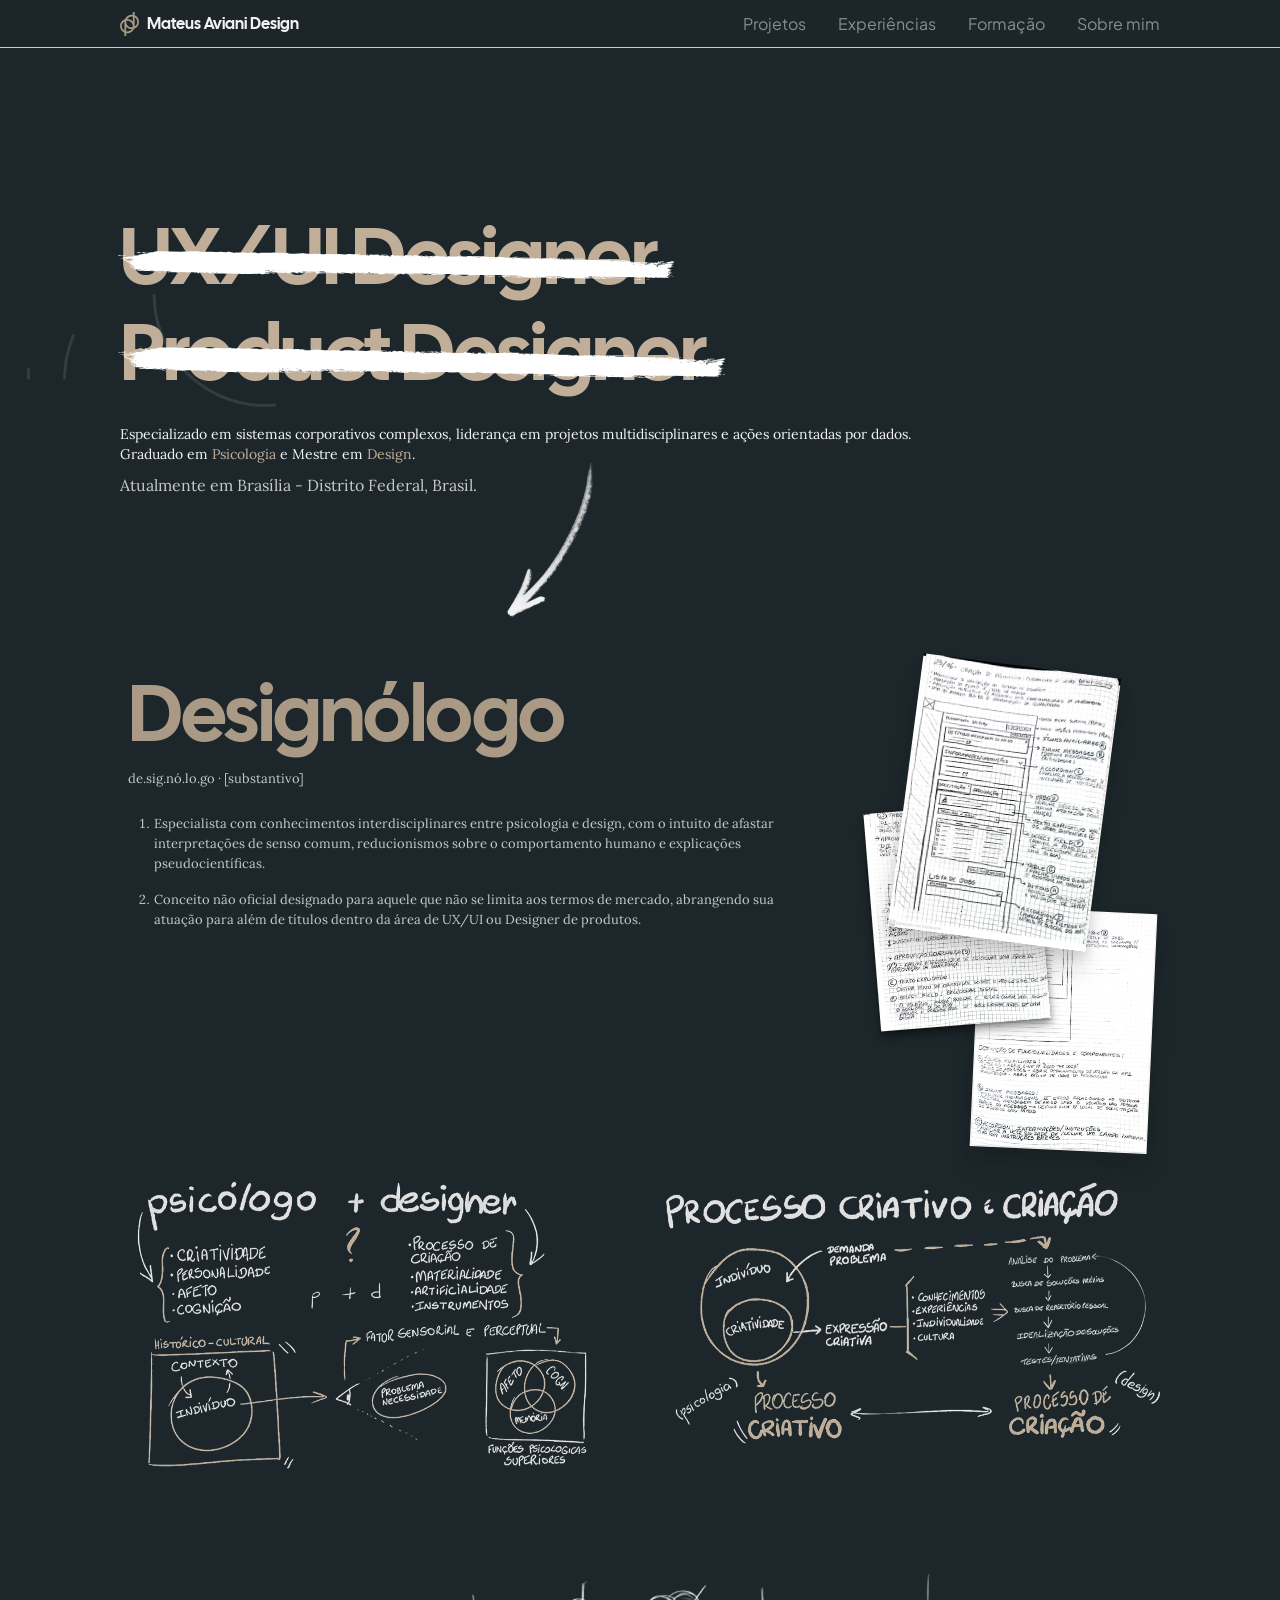
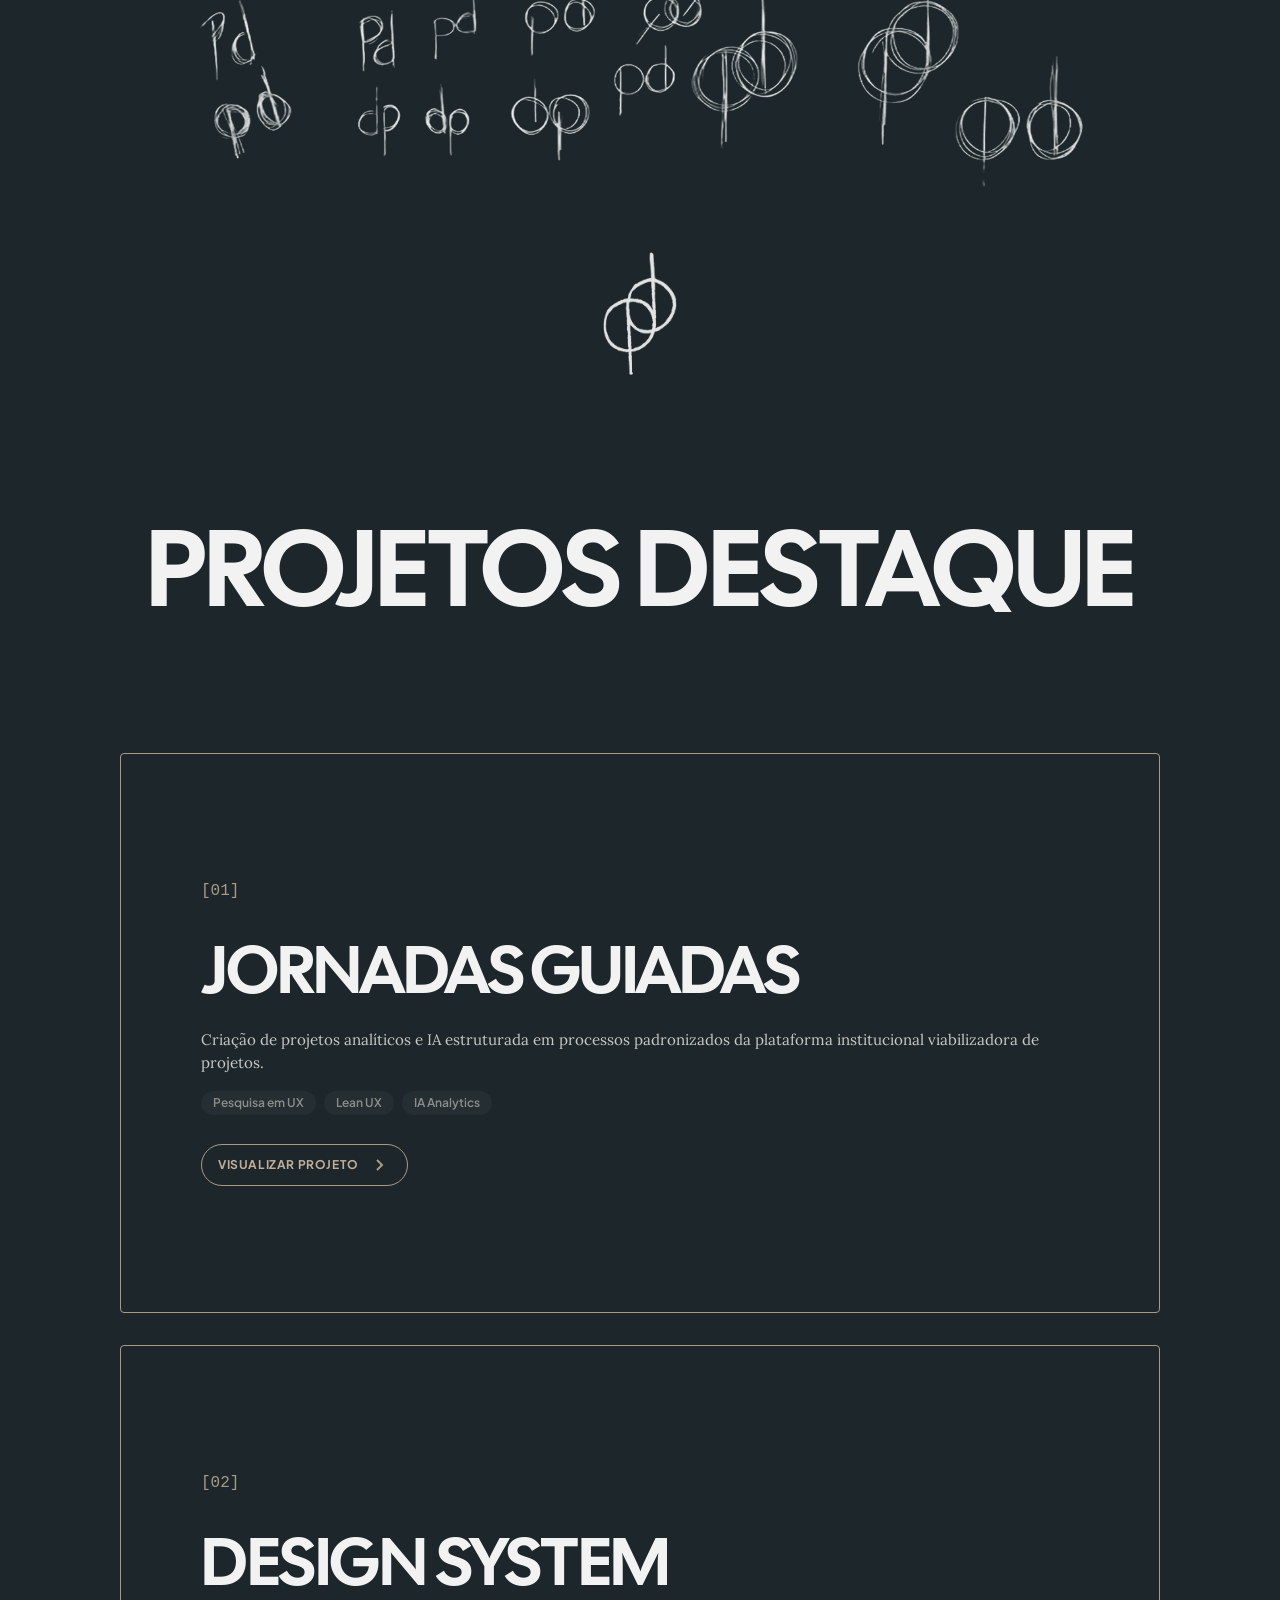
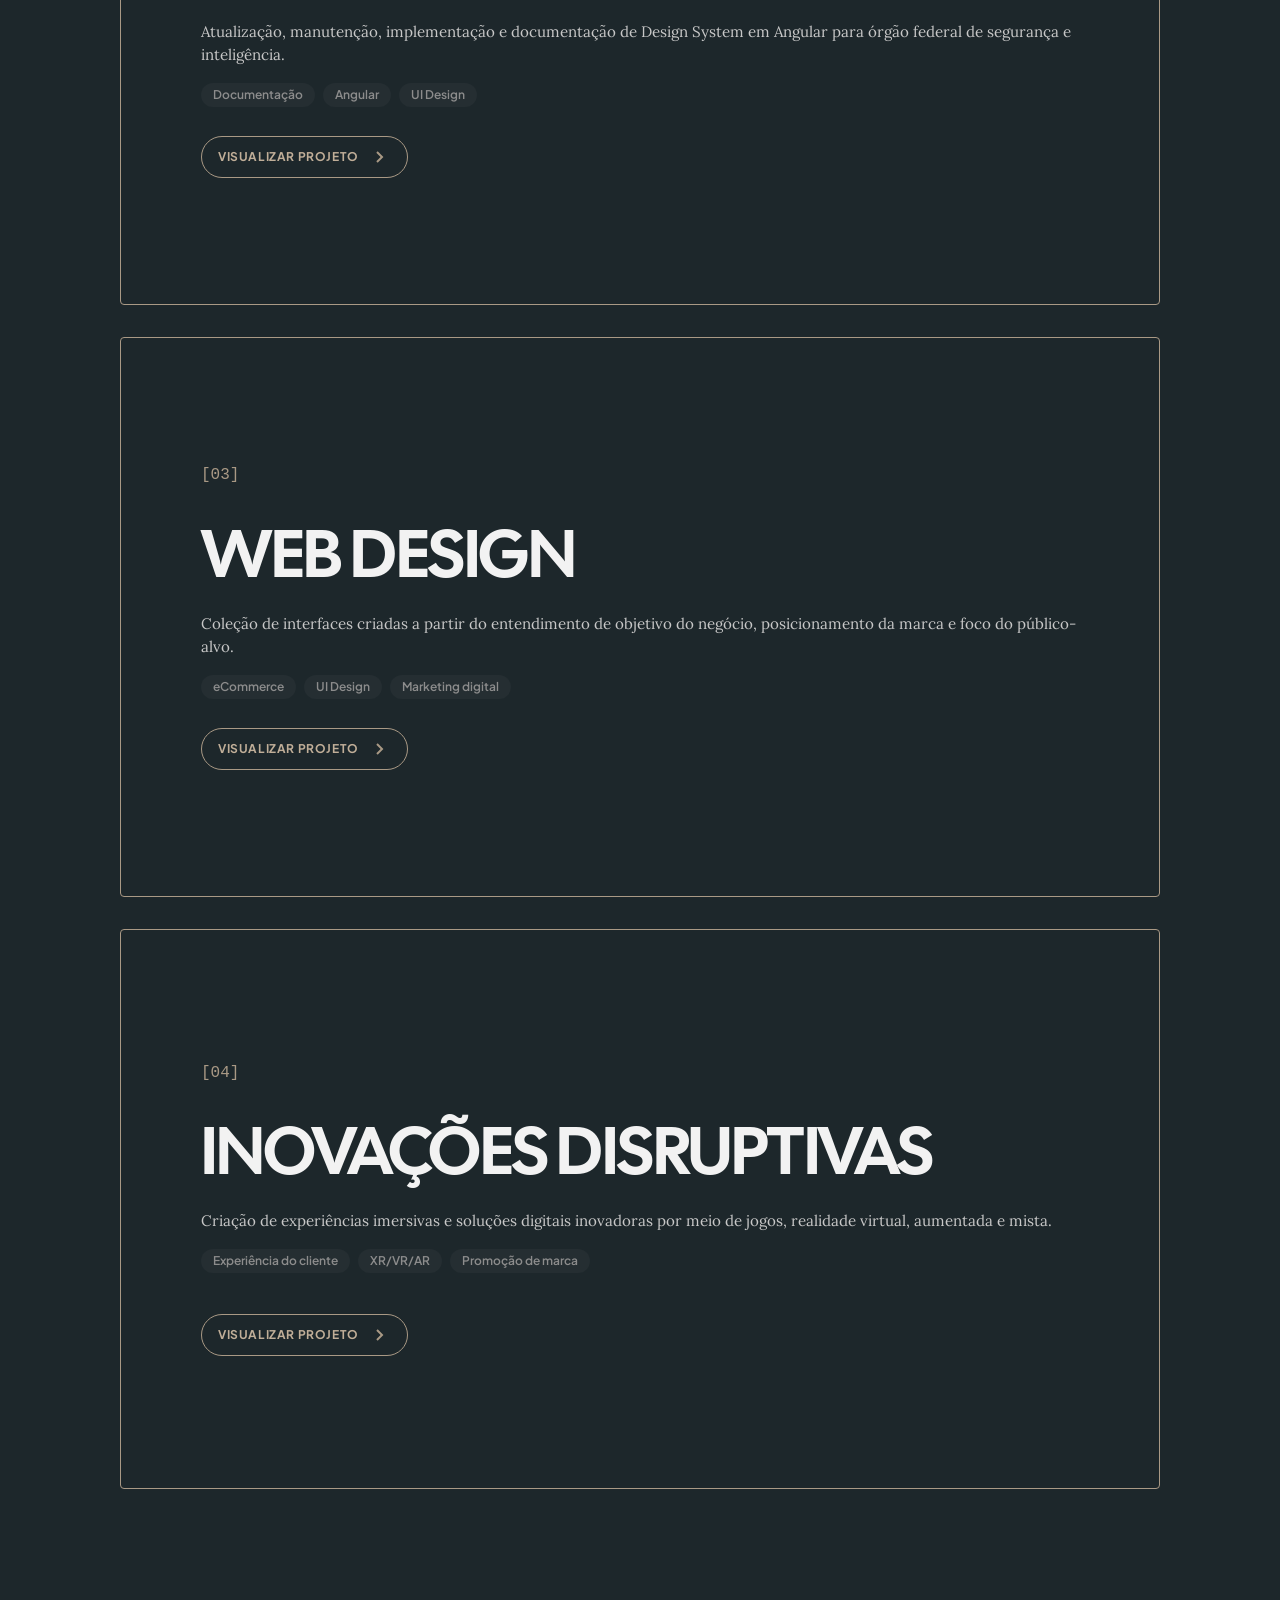
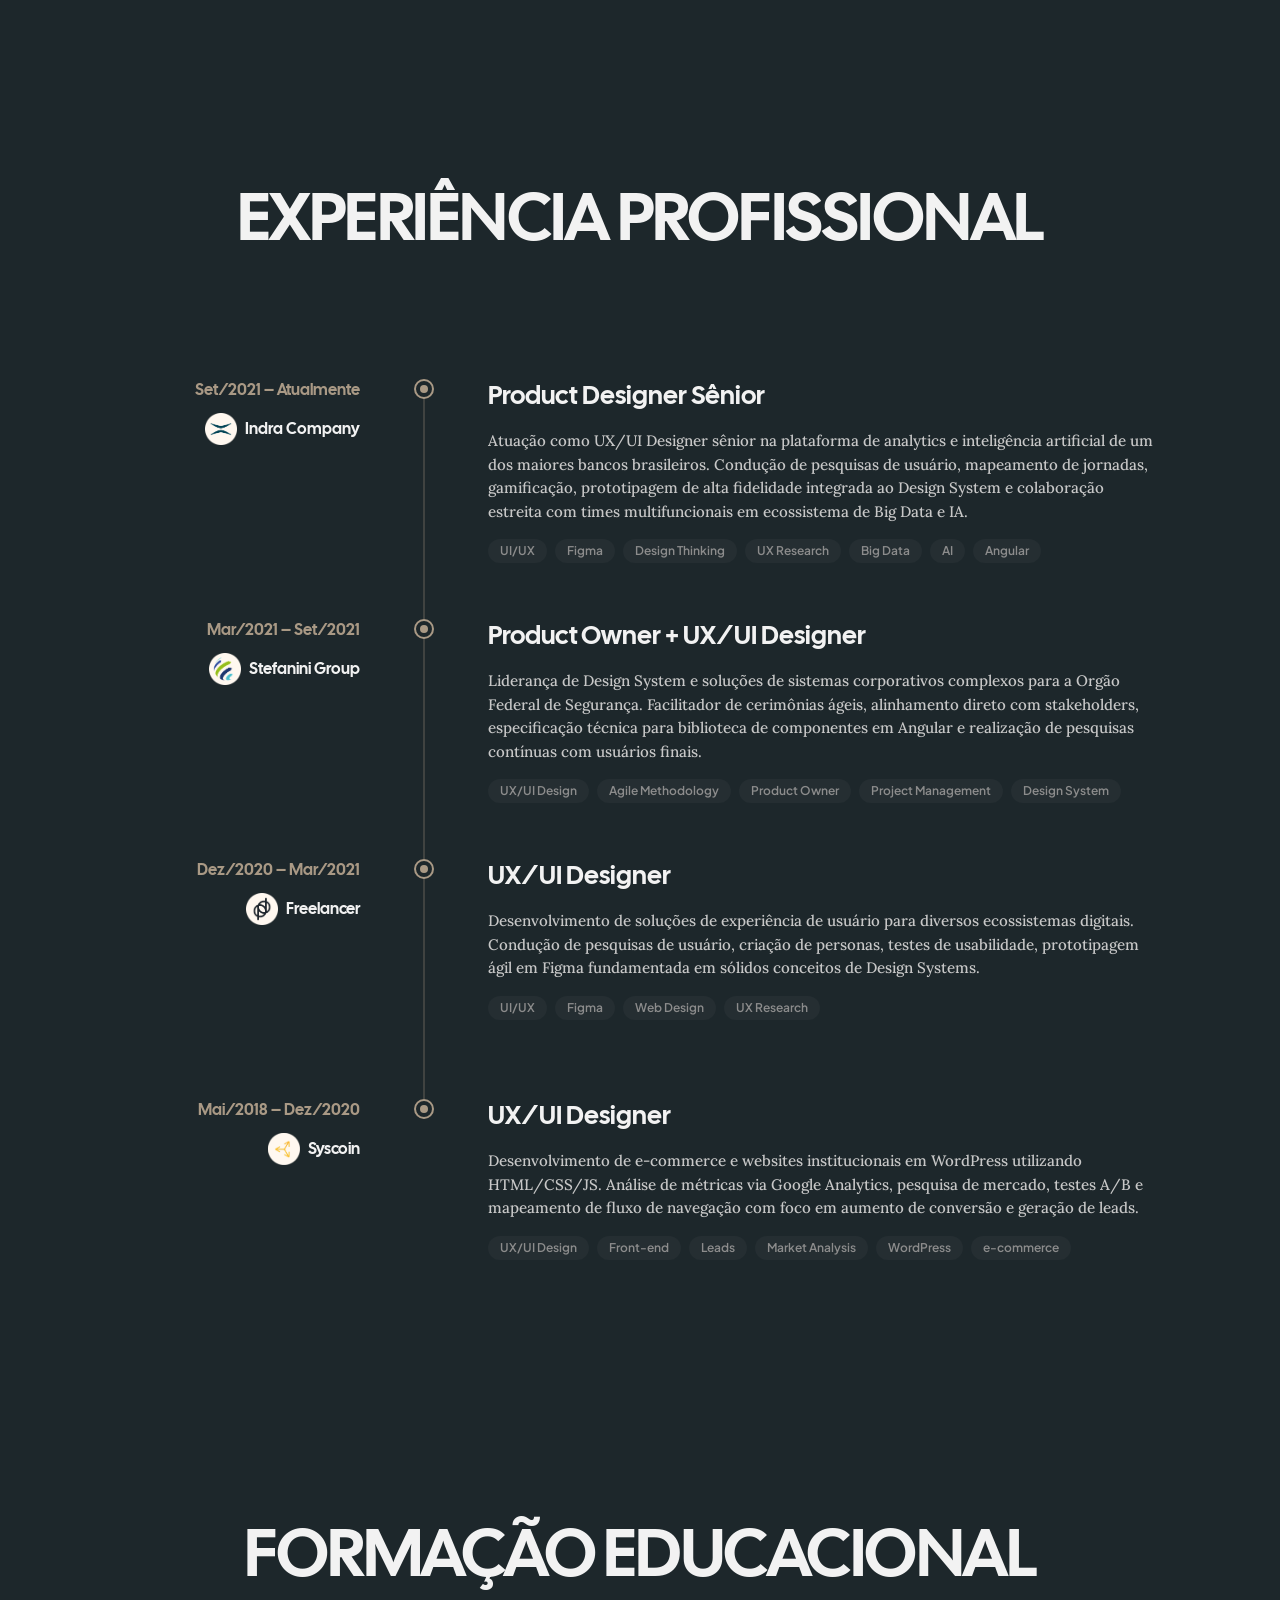
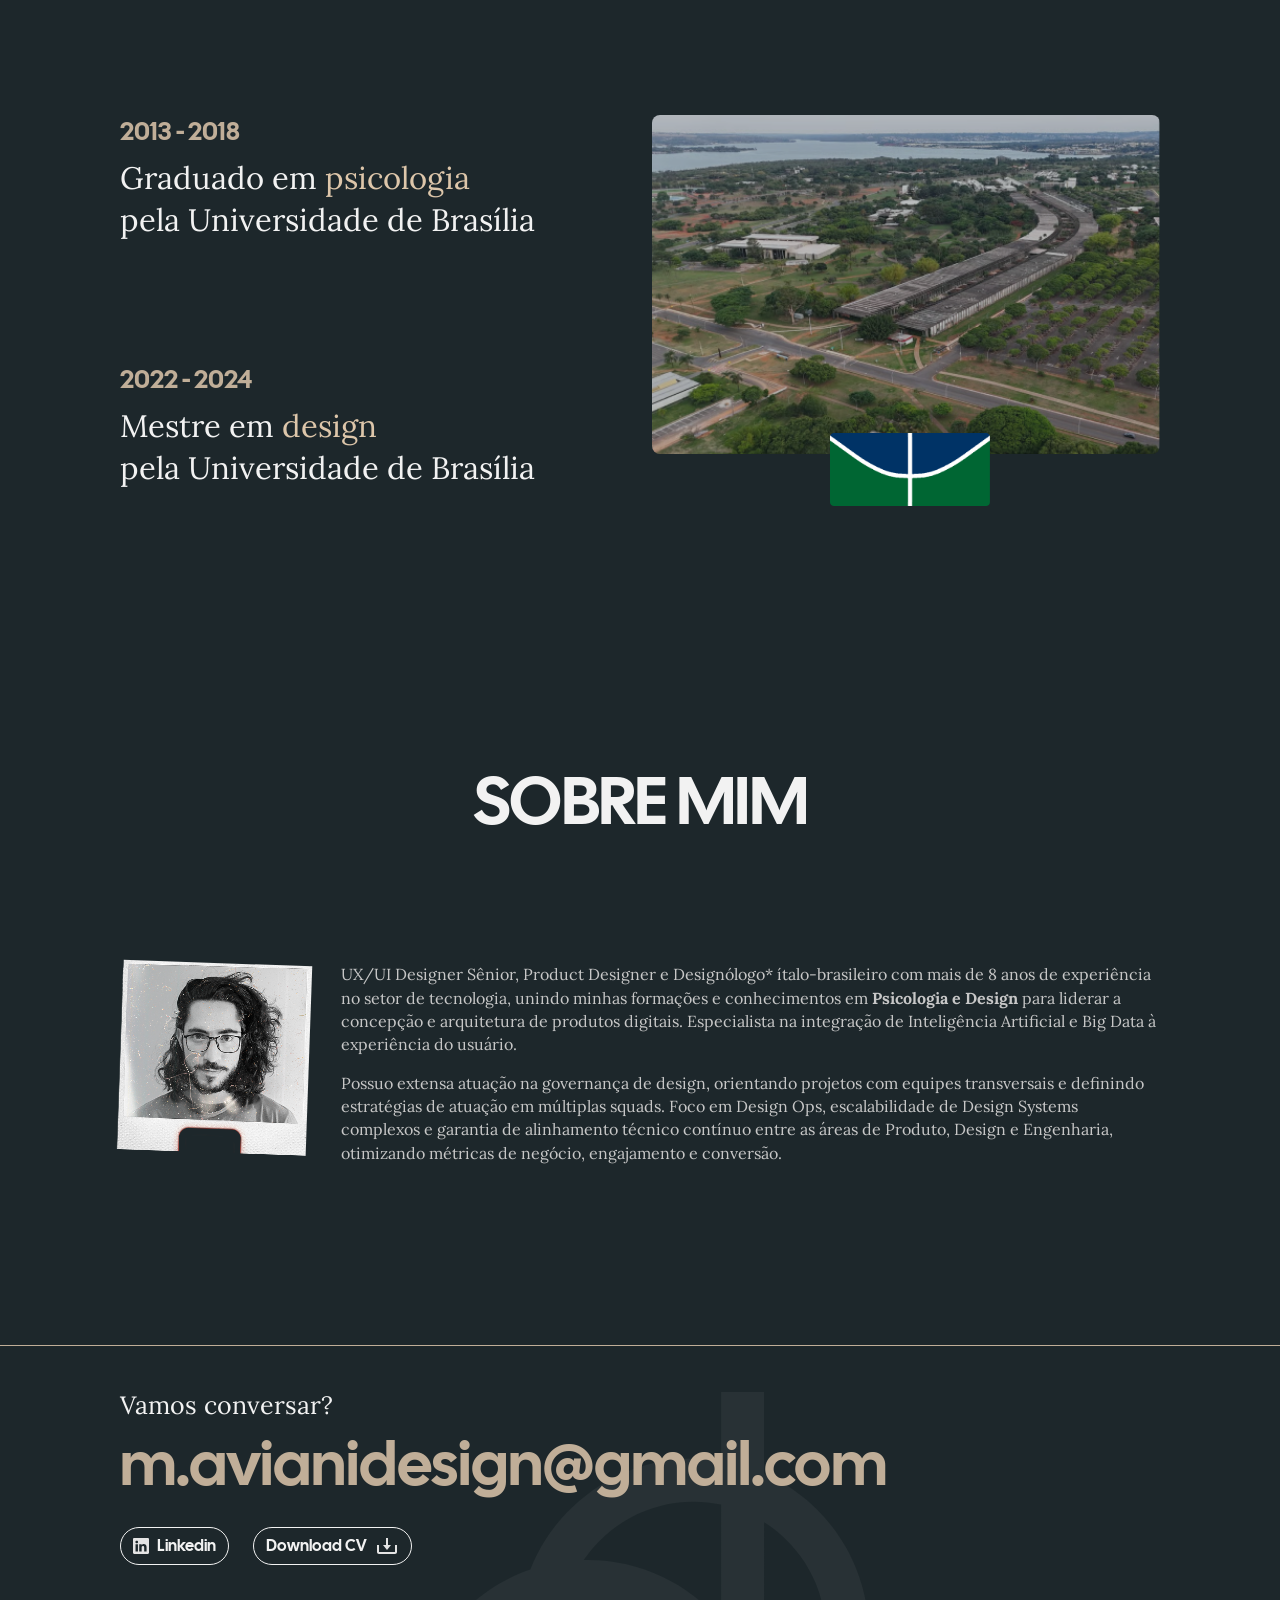
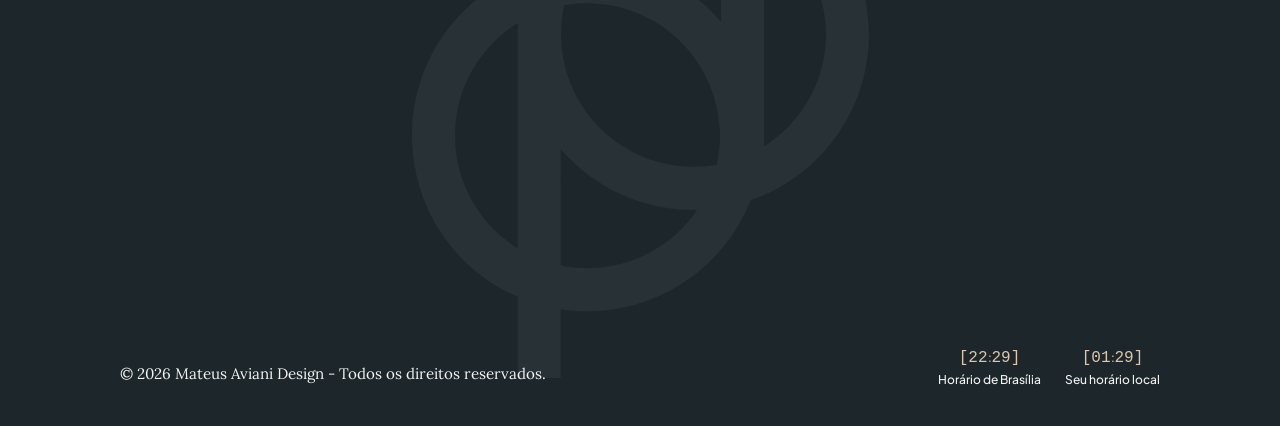
==== commit 875aabe8: "Atualiza o projeto." ====
--- a/index.html
+++ b/index.html
@@ -29,6 +29,8 @@
   </header>
   <main>
     <section id="inicio" class="home-hero" aria-labelledby="home-title">
+      <img class="home_hero__logo_bg" src="assets/images/desktop-1366px/logo_pd.gif" width="828" height="45"
+        alt="" aria-hidden="true">
       <div class="container home-hero__layout">
         <div class="home-hero__intro">
           <h1 id="home-title" class="home-hero__title"><span class="home-hero__title-line">UX/UI<span class="home-hero__mobile-break"><br></span> Designer<img class="home-hero__scratch" src="assets/images/desktop-1366px/line-title.svg" width="828" height="45" alt="" aria-hidden="true" data-home-scratch></span><br><span class="home-hero__title-line">Product<span class="home-hero__mobile-break"><br></span> Designer<img class="home-hero__scratch" src="assets/images/desktop-1366px/line-title.svg" width="828" height="45" alt="" aria-hidden="true" data-home-scratch></span></h1>
@@ -49,9 +51,7 @@
             <h2 id="designologist-title">Designólogo</h2>
             <p class="home-designologist__pronunciation">de.sig.nó.lo.go &middot; [substantivo]</p>
             <ol>
-              <li>Profissional e pesquisador cuja atuação é interdisciplinar entre o Design e a Psicologia.</li>
-              <li>Articulador entre processos de projeto, pesquisa e tomada de decisão com embasamento teórico e métodos científicos e técnicos entre a Psicologia e o Design, buscando compreender a experiência humana e orientar soluções adequadas.</li>
-              <li>Especialista dentro dos âmbitos profissionais, acadêmicos e epistemológicos com o intuito de se afastar de interpretações baseadas no senso comum, de reducionismos sobre o comportamento e de aplicações descontextualizadas ou pseudocientíficas.</li>
+              <li>Especialista com conhecimentos interdisciplinares entre psicologia e design, com o intuito de afastar interpretações de senso comum, reducionismos sobre o comportamento humano e explicações pseudocientíficas.</li>
               <li>Conceito não oficial designado para aquele que não se limita aos termos de mercado, abrangendo sua atuação para além de títulos dentro da área de UX/UI ou Designer de produtos.</li>
             </ol>
           </div>
@@ -270,7 +270,7 @@
     <div class="contact-pattern"></div>
     <div class="container">
       <div class="contact-main">
-        <p>Vamos convesar?</p><a href="mailto:m.avianidesign@gmail.com">m.avianidesign@gmail.com</a>
+        <p>Vamos conversar?</p><a href="mailto:m.avianidesign@gmail.com">m.avianidesign@gmail.com</a>
         <div class="contact-links"><a href="#linkedin"><img src="assets/icons/linkedin.svg" alt="">Linkedin</a><a
             href="#download">Download CV <img src="assets/icons/download.svg" alt=""></a></div>
       </div>
--- a/css/tokens.css
+++ b/css/tokens.css
@@ -15,7 +15,6 @@
   --color-warning-surface: #36210a;
   --color-on-warning: #fff;
   --color-on-inverse: #000;
-  --color-surface-glass: rgb(37 46 50 / .86);
   --font-display: "Cal Sans", sans-serif;
   --font-body: Lora, Georgia, serif;
   --font-interface: "Plus Jakarta Sans", Arial, sans-serif;
@@ -34,35 +33,28 @@
   --leading-tight: 1.2;
   --leading-body: 1.55;
   --leading-ui: 1.35;
-  --tracking-tight: -0.09375rem;
-  --tracking-label: 0.075rem;
   --weight-regular: 400;
   --weight-medium: 500;
   --weight-semibold: 600;
   --weight-bold: 700;
-  --space-1: 0.25rem;
-  --space-2: 0.5rem;
-  --space-3: 0.75rem;
-  --space-4: 1rem;
-  --space-6: 1.5rem;
-  --space-8: 2rem;
-  --space-10: 2.5rem;
-  --space-12: 3rem;
-  --space-16: 4rem;
-  --space-20: 5rem;
-  --space-32: 8rem;
-  --content-max-width: 70.375rem;
-  --gutter: clamp(1.5rem, 5vw, 7.5rem);
-  --section-space: clamp(5rem, 8vw, 10rem);
-  --radius-sm: 0.25rem;
-  --radius-md: 0.5rem;
-  --radius-lg: 1rem;
+  --space-1: 4px;
+  --space-2: 8px;
+  --space-3: 12px;
+  --space-4: 16px;
+  --space-6: 24px;
+  --space-8: 32px;
+  --space-10: 40px;
+  --space-12: 48px;
+  --space-16: 64px;
+  --space-20: 80px;
+  --content-max-width: 1126px;
+  --section-space: clamp(80px, 8vw, 160px);
+  --radius-sm: 4px;
+  --radius-md: 8px;
+  --radius-lg: 16px;
   --radius-pill: 999px;
-  --border-thin: 1px solid var(--color-border);
-  --shadow-card: 0 0.5rem 1.5rem -0.25rem rgb(0 0 0 / 0.21);
-  --shadow-200: 0 0.375rem 0.75rem rgb(20 20 20 / 0.13), 0 1.375rem 1.375rem rgb(20 20 20 / 0.12);
-  --shadow-floating: 0 0.125rem 0.125rem rgb(0 0 0 / .13), 0 0.25rem 0.375rem rgb(0 0 0 / .29), 0 0.5rem 0.75rem rgb(0 0 0 / .21);
+  --shadow-card: 0 8px 24px -4px rgb(0 0 0 / 0.21);
+  --shadow-200: 0 6px 12px rgb(20 20 20 / 0.13), 0 22px 22px rgb(20 20 20 / 0.12);
+  --shadow-floating: 0 2px 2px rgb(0 0 0 / .13), 0 4px 6px rgb(0 0 0 / .29), 0 8px 12px rgb(0 0 0 / .21);
   --duration-fast: 180ms;
-  --breakpoint-tablet: 48rem;
-  --breakpoint-desktop: 64rem;
 }
--- a/css/layout.css
+++ b/css/layout.css
@@ -21,15 +21,15 @@
 .section-title {
     text-align: center;
     color: var(--color-text);
-    font-size: 68px;
-    letter-spacing: -1.5px;
-    line-height: 85px
+    font-size: 4.25rem;
+    letter-spacing: -0.0220588235em;
+    line-height: 1.25
 }
 
 .display-title {
     margin-bottom: 120px;
-    font-size: 109px;
-    letter-spacing: -2px;
+    font-size: 6.8125rem;
+    letter-spacing: -0.0183486239em;
     line-height: 1.2
 }
 
@@ -54,19 +54,19 @@
 }
 
 .index{
-    font: 16px/1.35 var(--font-mono);
+    font: 1rem/1.35 var(--font-mono);
     color: var(--color-accent);
 }
 .timeline-meta p {
     color: var(--color-accent);
-    font: 16px/1.35 var(--font-display)
+    font: 1rem/1.35 var(--font-display)
 }
 
 .project-card h3 {
     margin-top: 8px;
-    font-size: 68px;
-    line-height: 85px;
-    letter-spacing: -1.5px
+    font-size: 4.25rem;
+    line-height: 1.25;
+    letter-spacing: -0.0220588235em
 }
 
 .project-content {
@@ -115,7 +115,7 @@
     justify-content: end;
     gap: 8px;
     margin-top: 12px;
-    font: 16px/1.35 var(--font-display)
+    font: 1rem/1.35 var(--font-display)
 }
 
 .timeline-meta strong img {
@@ -156,7 +156,7 @@
 }
 
 .timeline-content h3 {
-    font-size: 26px;
+    font-size: 1.625rem;
     line-height: 1.3
 }
 
@@ -182,12 +182,12 @@
 
 .education-list p {
     color: var(--color-text-secondary);
-    font: 26px/1.3 var(--font-display)
+    font: 1.625rem/1.3 var(--font-display)
 }
 
 .education-list h3 {
     margin-top: 8px;
-    font: 300 31px/1.35 var(--font-body)
+    font: 300 1.9375rem/1.35 var(--font-body)
 }
 
 .education-list em {
@@ -210,10 +210,11 @@
 
 .education-visual img:last-child {
     position: absolute;
-    bottom: 0;
-    left: 31%;
-    width: 38%;
-    height: 95px;
+    bottom: 24px;
+    left: 35%;
+    right: 25%;
+    width: 160px;
+    height: auto;
     object-fit: cover;
     border-radius: 4px
 }
@@ -236,7 +237,6 @@
 
 .about-content {
     display: flex;
-    grid-template-columns: 335px 1fr;
     gap: 32px;
     align-items: start;
     
@@ -256,7 +256,7 @@
 
 
 .about-content p {
-    font-size: 16px;
+    font-size: 1rem;
     line-height: 1.45
 }
 
@@ -270,7 +270,7 @@
     }
 
     .display-title {
-        font-size: clamp(52px, 9vw, 80px)
+        font-size: clamp(3.25rem, 9vw, 5rem)
     }
 
     .project-card {
@@ -279,7 +279,7 @@
     }
 
     .project-card h3 {
-        font-size: 52px;
+        font-size: 3.25rem;
         line-height: 1.05
     }
 
@@ -305,7 +305,7 @@
 
     .display-title,
     .section-title {
-        font-size: 40px;
+        font-size: 3rem;
         line-height: 1.1
     }
 
@@ -323,7 +323,7 @@
     }
 
     .project-card h3 {
-        font-size: 44px
+        font-size: 2.75rem
     }
 
     .experience {
--- a/css/components.css
+++ b/css/components.css
@@ -1,11 +1,12 @@
 .case-title {
     color: var(--color-text);
-    letter-spacing: var(--tracking-tight);
+    letter-spacing: -0.0220588235em;
 }
 
 .case-title--hero {
     font-size: 4.25rem;
-    line-height: 5.3125rem;
+    line-height: 1.25;
+    letter-spacing: -0.0220588235em;
 }
 
 .case-cover {
@@ -20,7 +21,7 @@
     position: relative;
     z-index: 1;
     display: grid;
-    grid-template-columns: minmax(0, 34.375rem) minmax(0, 28.125rem);
+    grid-template-columns: minmax(0, 550px) minmax(0, 450px);
     align-items: start;
     justify-content: space-between;
     gap: var(--space-16);
@@ -67,12 +68,12 @@
 .eyebrow {
     color: var(--color-text-secondary);
     font: var(--weight-bold) var(--text-label) / var(--leading-ui) var(--font-interface);
-    letter-spacing: var(--tracking-label);
+    letter-spacing: 0.1em;
     text-transform: uppercase;
 }
 
 .case-cover__meta dd {
-    max-width: 20rem;
+    max-width: 320px;
     margin: 0;
     color: var(--color-text);
     font: var(--weight-regular) 1rem / var(--leading-body) var(--font-body);
@@ -87,12 +88,12 @@
 .case-title--subsection {
     font-size: var(--text-case-subtitle);
     line-height: var(--leading-tight);
-    letter-spacing: -0.03125rem;
+    letter-spacing: -0.014em;
 }
 
 .notice {
     margin: 24px auto;
-    width: min(51.875rem, calc(100% - 3rem));
+    width: min(830px, calc(100% - 48px));
     display: grid;
     gap: var(--space-2);
     padding: var(--space-2);
@@ -136,8 +137,8 @@
     top: 16px;
     left: 16px;
     display: flex;
-    width: 3.25rem;
-    height: 2.375rem;
+    width: 52px;
+    height: 38px;
     place-items: center;
     padding: var(--space-2) var(--space-3);
     border: 1px solid var(--color-accent);
@@ -190,12 +191,12 @@
 }
 
 .icon-badge--lg {
-    --icon-badge-size: 6rem;
+    --icon-badge-size: 96px;
     --icon-badge-content-size: var(--space-12);
 }
 
 .icon-badge--xl {
-    --icon-badge-size: 7rem;
+    --icon-badge-size: 112px;
     --icon-badge-content-size: var(--space-16);
 }
 
@@ -213,7 +214,7 @@
     border-radius: 20px;
     background: var(--color-surface);
     color: var(--color-text-muted);
-    font: 600 12px/1 var(--font-interface);
+    font: 600 0.75rem/1 var(--font-interface);
     white-space: nowrap
 }
 
@@ -226,8 +227,8 @@
     border: 1px solid var(--color-accent);
     border-radius: 99px;
     color: var(--color-text-secondary);
-    font: 700 12px/1 var(--font-interface);
-    letter-spacing: .6px;
+    font: 700 0.75rem/1 var(--font-interface);
+    letter-spacing: 0.05em;
     text-decoration: none;
     text-transform: uppercase;
     transition: color var(--duration-fast) ease, background-color var(--duration-fast) ease;
@@ -272,7 +273,7 @@
     align-items: center;
     gap: 8px;
     color: var(--color-text);
-    font: 16px/1.35 var(--font-display);
+    font: 1rem/1.35 var(--font-display);
     text-decoration: none
 }
 
@@ -288,7 +289,7 @@
 
 .site-nav a {
     color: var(--color-text-muted);
-    font: 16px/1.35 var(--font-interface);
+    font: 1rem/1.35 var(--font-interface);
     text-decoration: none
 }
 
@@ -323,7 +324,7 @@
 }
 
 .contact-main p {
-    font-size: 25px
+    font-size: 1.5625rem
 }
 
 .contact-main {
@@ -352,7 +353,7 @@
     border: 1px solid var(--color-text);
     border-radius: 99px;
     color: var(--color-text);
-    font: 16px/1.35 var(--font-display);
+    font: 1rem/1.35 var(--font-display);
     text-decoration: none
 }
 
@@ -385,7 +386,7 @@
 
 .time-info b {
     color: var(--color-border);
-    font: 500 16px/1 var(--font-mono)
+    font: 500 1rem/1 var(--font-mono)
 }
 
 .time-info__separator {
@@ -400,7 +401,7 @@
 }
 
 .time-info span {
-    font: 500 12px/1 var(--font-interface)
+    font: 500 0.75rem/1 var(--font-interface)
 }
 
 @media (max-width: 64rem) {
@@ -432,7 +433,7 @@
     }
 
     .case-title--hero {
-        font-size: var(--text-case-title);
+        font-size: 4rem;
         line-height: var(--leading-tight);
     }
 
--- a/css/index.css
+++ b/css/index.css
@@ -48,20 +48,36 @@
 }
 
 .home-hero__layout {
-    min-height: 32.5rem;
+    min-height: 520px;
     position: relative;
     padding: 160px 0;
 }
 
+.home_hero__logo_bg{
+    opacity: 0.1;
+    position: absolute;
+    width: 32%;
+    min-width: 320px;
+    height: auto;
+    z-index: 0;
+    top: 16px;
+    left: 16px;
+}
+
+.home_hero__logo_bg img {
+    width: 100%;
+    height: auto;
+}
+
 .home-hero__intro {
-    width: min(100%, 50.019rem);
+    width: min(100%, 800.304px);
 }
 
 .home-hero__title,
 .home-designologist__copy h2 {
     color: var(--color-text-secondary);
-    font: var(--weight-regular) 80px / var(--leading-tight) var(--font-display);
-    letter-spacing: var(--tracking-tight);
+    font: var(--weight-regular) 5rem / var(--leading-tight) var(--font-display);
+    letter-spacing: -0.01875em;
 }
 
 .home-hero__title {
@@ -112,12 +128,12 @@
 .home-hero__copy {
     display: grid;
     gap: var(--space-2);
-    margin-top: var(--space-3);
+    margin-top: var(--space-6);
     min-width: 0;
 }
 
 .home-hero__copy p:first-child {
-    font-size: 14px;
+    font-size: 0.875rem;
     line-height: 1.45;
 }
 
@@ -137,9 +153,9 @@
 
 .home-hero__arrow {
     position: absolute;
-    top: 30rem;
-    left: 22rem;
-    width: 11rem;
+    top: 480px;
+    left: 352px;
+    width: 176px;
     max-width: none;
     height: auto;
     pointer-events: none;
@@ -147,14 +163,14 @@
 }
 
 .home-designologist {
-    padding-block: 0 8rem;
+    padding-block: 0 128px;
 }
 
 .home-designologist__definition {
     display: grid;
-    grid-template-columns: minmax(0, 44.438rem) minmax(17.5rem, 1fr);
-    gap: 5rem;
-    min-height: 31.75rem;
+    grid-template-columns: minmax(0, 711.008px) minmax(280px, 1fr);
+    gap: 80px;
+    min-height: 508px;
     padding: var(--space-2);
 }
 
@@ -174,9 +190,9 @@
 
 .home-designologist__copy ol {
     display: grid;
-    gap: 0;
+    gap: 16px;
     margin: var(--space-6) 0 0;
-    padding-left: 1.625rem;
+    padding-left: 26px;
     overflow-wrap: anywhere;
 }
 
@@ -186,7 +202,7 @@
 
 .home-designologist__sketches {
     position: relative;
-    min-height: 31.75rem;
+    min-height: 508px;
 }
 
 .home-designologist__sketch {
@@ -196,18 +212,18 @@
 
 .home-designologist__sketch--back {
     z-index: 1;
-    top: 15.29rem;
+    top: 244.64px;
     right: 0;
-    width: 11.035rem;
+    width: 176.56px;
     rotate: 2.59deg;
     box-shadow: var(--shadow-200);
 }
 
 .home-designologist__sketch--middle {
     z-index: 2;
-    top: 8.84rem;
+    top: 141.44px;
     left: 0;
-    width: 10.632rem;
+    width: 170.112px;
     rotate: -4.68deg;
     box-shadow: var(--shadow-floating);
 }
@@ -215,8 +231,8 @@
 .home-designologist__sketch--front {
     z-index: 3;
     top: 0;
-    left: 2.08rem;
-    width: 12.435rem;
+    left: 33.28px;
+    width: 198.96px;
     rotate: 7.47deg;
     box-shadow: var(--shadow-200);
 }
@@ -224,9 +240,9 @@
 .home-designologist__diagrams {
     display: grid;
     grid-template-columns: minmax(0, 482fr) minmax(0, 505fr);
-    gap: 4.625rem;
+    gap: 74px;
     align-items: start;
-    width: min(100%, 66.313rem);
+    width: min(100%, 1061.008px);
     margin-inline: auto;
 }
 
@@ -243,13 +259,13 @@
 }
 
 .home-designologist__ideas {
-    width: min(100%, 55.438rem);
-    margin-top: 5rem;
+    width: min(100%, 887.008px);
+    margin-top: 80px;
 }
 
 .home-designologist__mark {
-    width: 4.625rem;
-    margin-top: 4rem;
+    width: 74px;
+    margin-top: 64px;
 }
 
 @media (max-width: 64rem) {
@@ -260,7 +276,8 @@
 
     .home-hero__arrow {
         left: auto;
-        right: 1.5rem;
+        right: 30%;
+        top: 520px;    
     }
 
     .home-designologist__definition {
@@ -270,24 +287,24 @@
 
 @media (max-width: 48rem) {
     .home-hero__layout {
-        min-height: 29rem;
+        min-height: 464px;
         padding-top: var(--space-12);
     }
 
     .home-hero__arrow {
-        top: 21rem;
-        right: 0;
-        width: 11rem;
+        top: 336px;
+        left: 20px;
+        width: 176px;
     }
 
     .home-designologist__definition {
-        grid-template-columns: minmax(0, 1fr) minmax(14rem, .55fr);
+        grid-template-columns: minmax(0, 1fr) minmax(224px, .55fr);
         gap: var(--space-6);
-        min-height: 27rem;
+        min-height: 432px;
     }
 
     .home-designologist__sketches {
-        min-height: 27rem;
+        min-height: 432px;
     }
 
     .home-designologist__diagrams {
@@ -297,40 +314,34 @@
 
 @media (max-width: 40rem) {
     .home-hero__layout {
-        min-height: 30rem;
-        padding-top: var(--space-10);
+        min-height: 600px;
+        padding-block: 80px;
     }
 
     .home-hero__title,
     .home-designologist__copy h2 {
-        font-size: clamp(2.7rem, 12vw, 4rem);
+        font-size: 2.5rem;
+        line-height: 1.2;
         overflow-wrap: anywhere;
     }
+
 
     .home-hero__title {
         white-space: normal;
     }
 
-    .home-hero__title-line {
-        display: block;
-    }
-
-    .home-hero__mobile-break {
-        display: inline;
-    }
-
     .home-hero__copy p:first-child {
         font-size: 1rem;
     }
 
     .home-hero__arrow {
-        top: 23.5rem;
-        right: .5rem;
-        width: 9rem;
+        top: 80%;
+        right: 25%;
+        width: 144px;
     }
 
     .home-designologist {
-        padding-bottom: 6rem;
+        padding-bottom: 96px;
     }
 
     .home-designologist__definition {
@@ -340,8 +351,8 @@
     }
 
     .home-designologist__sketches {
-        min-height: 22rem;
-        width: min(100%, 19rem);
+        min-height: 480px;
+        width: min(100%, 304px);
         margin-inline: auto;
     }
 
@@ -351,7 +362,7 @@
 
     .home-designologist__diagrams {
         grid-template-columns: minmax(0, 1fr);
-        width: min(100%, 31.563rem);
+        width: min(100%, 505.008px);
         margin-top: var(--space-8);
     }
 
